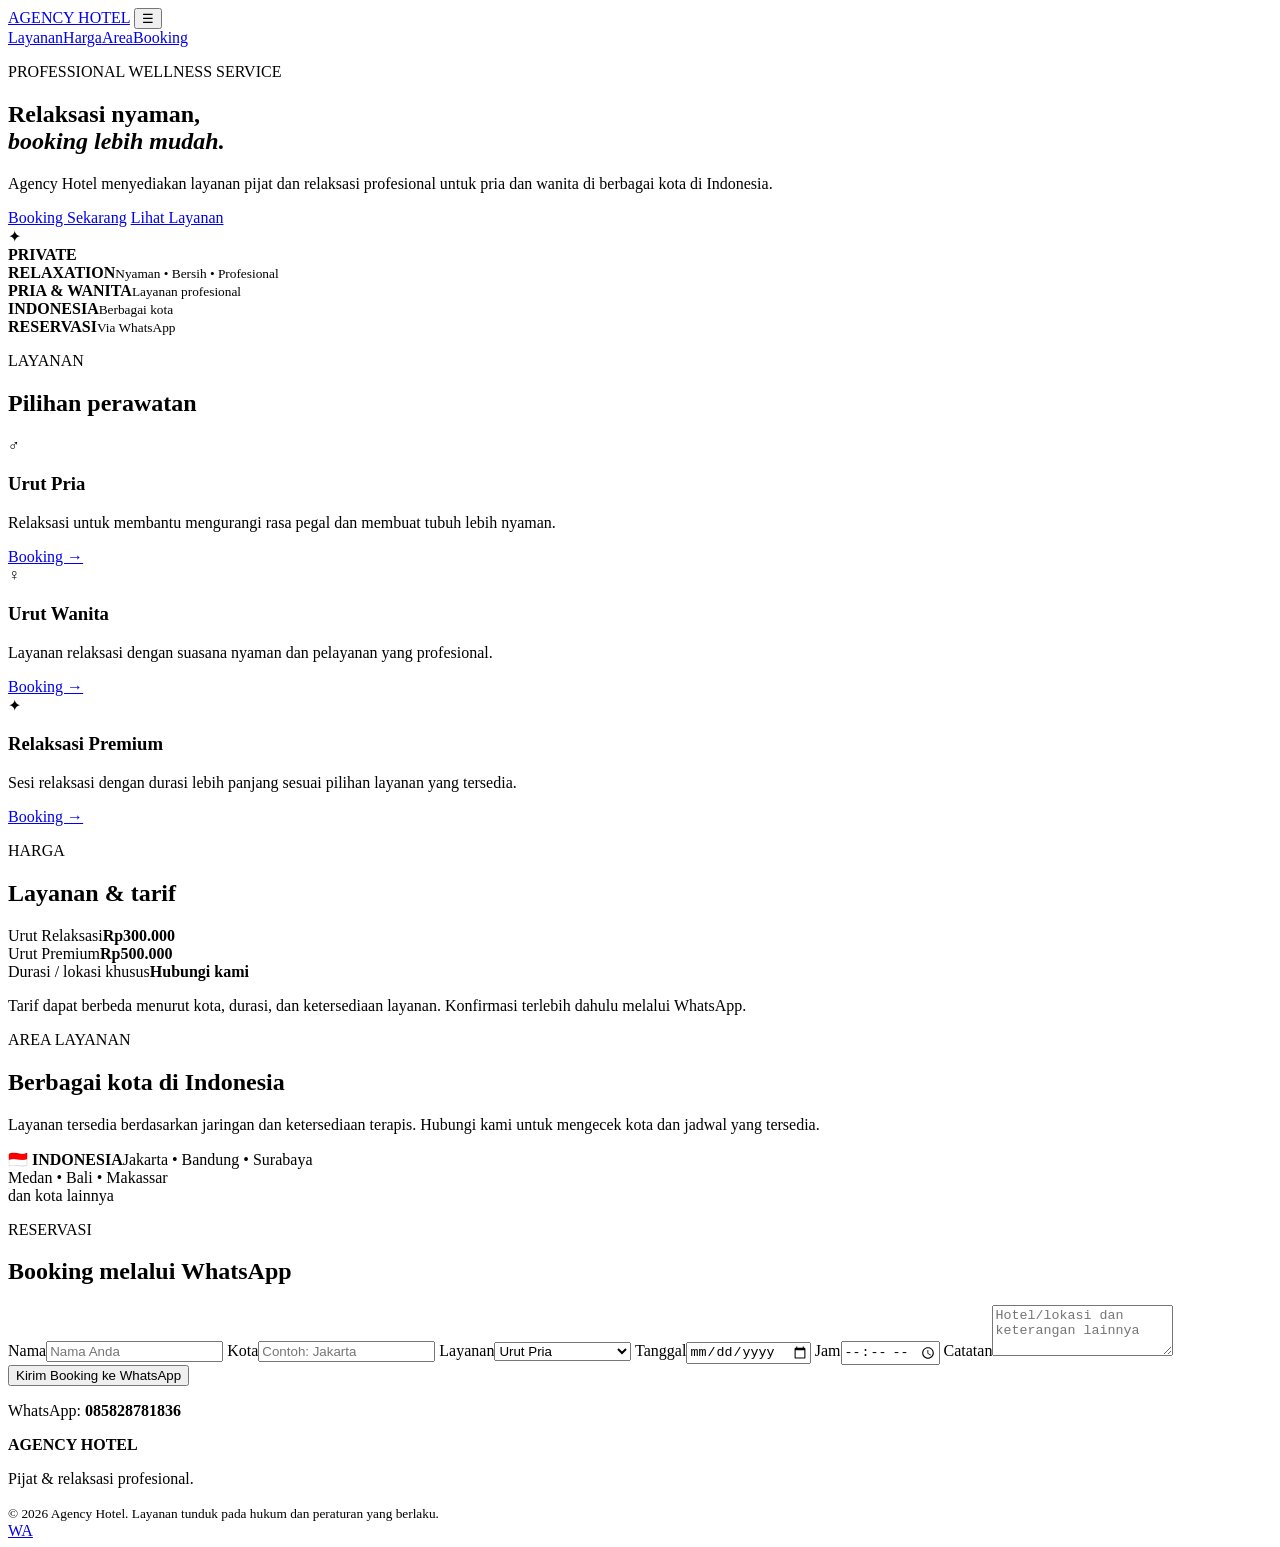
==== index.html @ 4aa22f33 "Add files via upload" ====
<!DOCTYPE html>
<html lang="id">
<head>
<meta charset="UTF-8">
<meta name="viewport" content="width=device-width,initial-scale=1">
<meta name="description" content="Agency Hotel - layanan pijat dan relaksasi profesional di berbagai kota di Indonesia.">
<meta name="theme-color" content="#111827">
<title>Agency Hotel — Pijat & Relaksasi</title>
<link rel="stylesheet" href="style.css">
</head>
<body>
<header>
  <a class="logo" href="#">AGENCY <span>HOTEL</span></a>
  <button id="menu" aria-label="Buka menu">☰</button>
  <nav id="nav">
    <a href="#layanan">Layanan</a><a href="#harga">Harga</a><a href="#area">Area</a><a href="#booking">Booking</a>
  </nav>
</header>

<section class="hero">
  <div>
    <p class="tag">PROFESSIONAL WELLNESS SERVICE</p>
    <h1>Relaksasi nyaman,<br><em>booking lebih mudah.</em></h1>
    <p class="lead">Agency Hotel menyediakan layanan pijat dan relaksasi profesional untuk pria dan wanita di berbagai kota di Indonesia.</p>
    <div class="buttons">
      <a class="btn main" href="#booking">Booking Sekarang</a>
      <a class="btn outline" href="#layanan">Lihat Layanan</a>
    </div>
  </div>
  <div class="hero-box"><div class="circle">✦</div><b>PRIVATE<br>RELAXATION</b><small>Nyaman • Bersih • Profesional</small></div>
</section>

<section class="strip"><div><b>PRIA & WANITA</b><small>Layanan profesional</small></div><div><b>INDONESIA</b><small>Berbagai kota</small></div><div><b>RESERVASI</b><small>Via WhatsApp</small></div></section>

<section id="layanan" class="section">
<p class="tag">LAYANAN</p><h2>Pilihan perawatan</h2>
<div class="grid">
<article><div class="ico">♂</div><h3>Urut Pria</h3><p>Relaksasi untuk membantu mengurangi rasa pegal dan membuat tubuh lebih nyaman.</p><a href="#booking" data-service="Urut Pria">Booking →</a></article>
<article><div class="ico">♀</div><h3>Urut Wanita</h3><p>Layanan relaksasi dengan suasana nyaman dan pelayanan yang profesional.</p><a href="#booking" data-service="Urut Wanita">Booking →</a></article>
<article><div class="ico">✦</div><h3>Relaksasi Premium</h3><p>Sesi relaksasi dengan durasi lebih panjang sesuai pilihan layanan yang tersedia.</p><a href="#booking" data-service="Relaksasi Premium">Booking →</a></article>
</div>
</section>

<section id="harga" class="dark section">
<p class="tag">HARGA</p><h2>Layanan & tarif</h2>
<div class="prices">
<div><span>Urut Relaksasi</span><b>Rp300.000</b></div>
<div><span>Urut Premium</span><b>Rp500.000</b></div>
<div><span>Durasi / lokasi khusus</span><b>Hubungi kami</b></div>
</div>
<p class="muted">Tarif dapat berbeda menurut kota, durasi, dan ketersediaan layanan. Konfirmasi terlebih dahulu melalui WhatsApp.</p>
</section>

<section id="area" class="section area">
<div><p class="tag">AREA LAYANAN</p><h2>Berbagai kota di Indonesia</h2><p>Layanan tersedia berdasarkan jaringan dan ketersediaan terapis. Hubungi kami untuk mengecek kota dan jadwal yang tersedia.</p></div>
<div class="area-card"><strong>🇮🇩 INDONESIA</strong><span>Jakarta • Bandung • Surabaya<br>Medan • Bali • Makassar<br>dan kota lainnya</span></div>
</section>

<section id="booking" class="booking">
<div class="formbox">
<p class="tag">RESERVASI</p><h2>Booking melalui WhatsApp</h2>
<form id="form">
<label>Nama<input id="name" required placeholder="Nama Anda"></label>
<label>Kota<input id="city" required placeholder="Contoh: Jakarta"></label>
<label>Layanan<select id="service"><option>Urut Pria</option><option>Urut Wanita</option><option>Relaksasi Premium</option></select></label>
<label>Tanggal<input id="date" type="date" required></label>
<label>Jam<input id="time" type="time" required></label>
<label>Catatan<textarea id="note" rows="3" placeholder="Hotel/lokasi dan keterangan lainnya"></textarea></label>
<button class="btn main" type="submit">Kirim Booking ke WhatsApp</button>
</form>
<p class="phone">WhatsApp: <b>085828781836</b></p>
</div>
</section>

<footer><b>AGENCY HOTEL</b><p>Pijat & relaksasi profesional.</p><small>© 2026 Agency Hotel. Layanan tunduk pada hukum dan peraturan yang berlaku.</small></footer>
<a class="float" href="https://wa.me/6285828781836" aria-label="WhatsApp">WA</a>
<script src="script.js"></script>
</body></html>
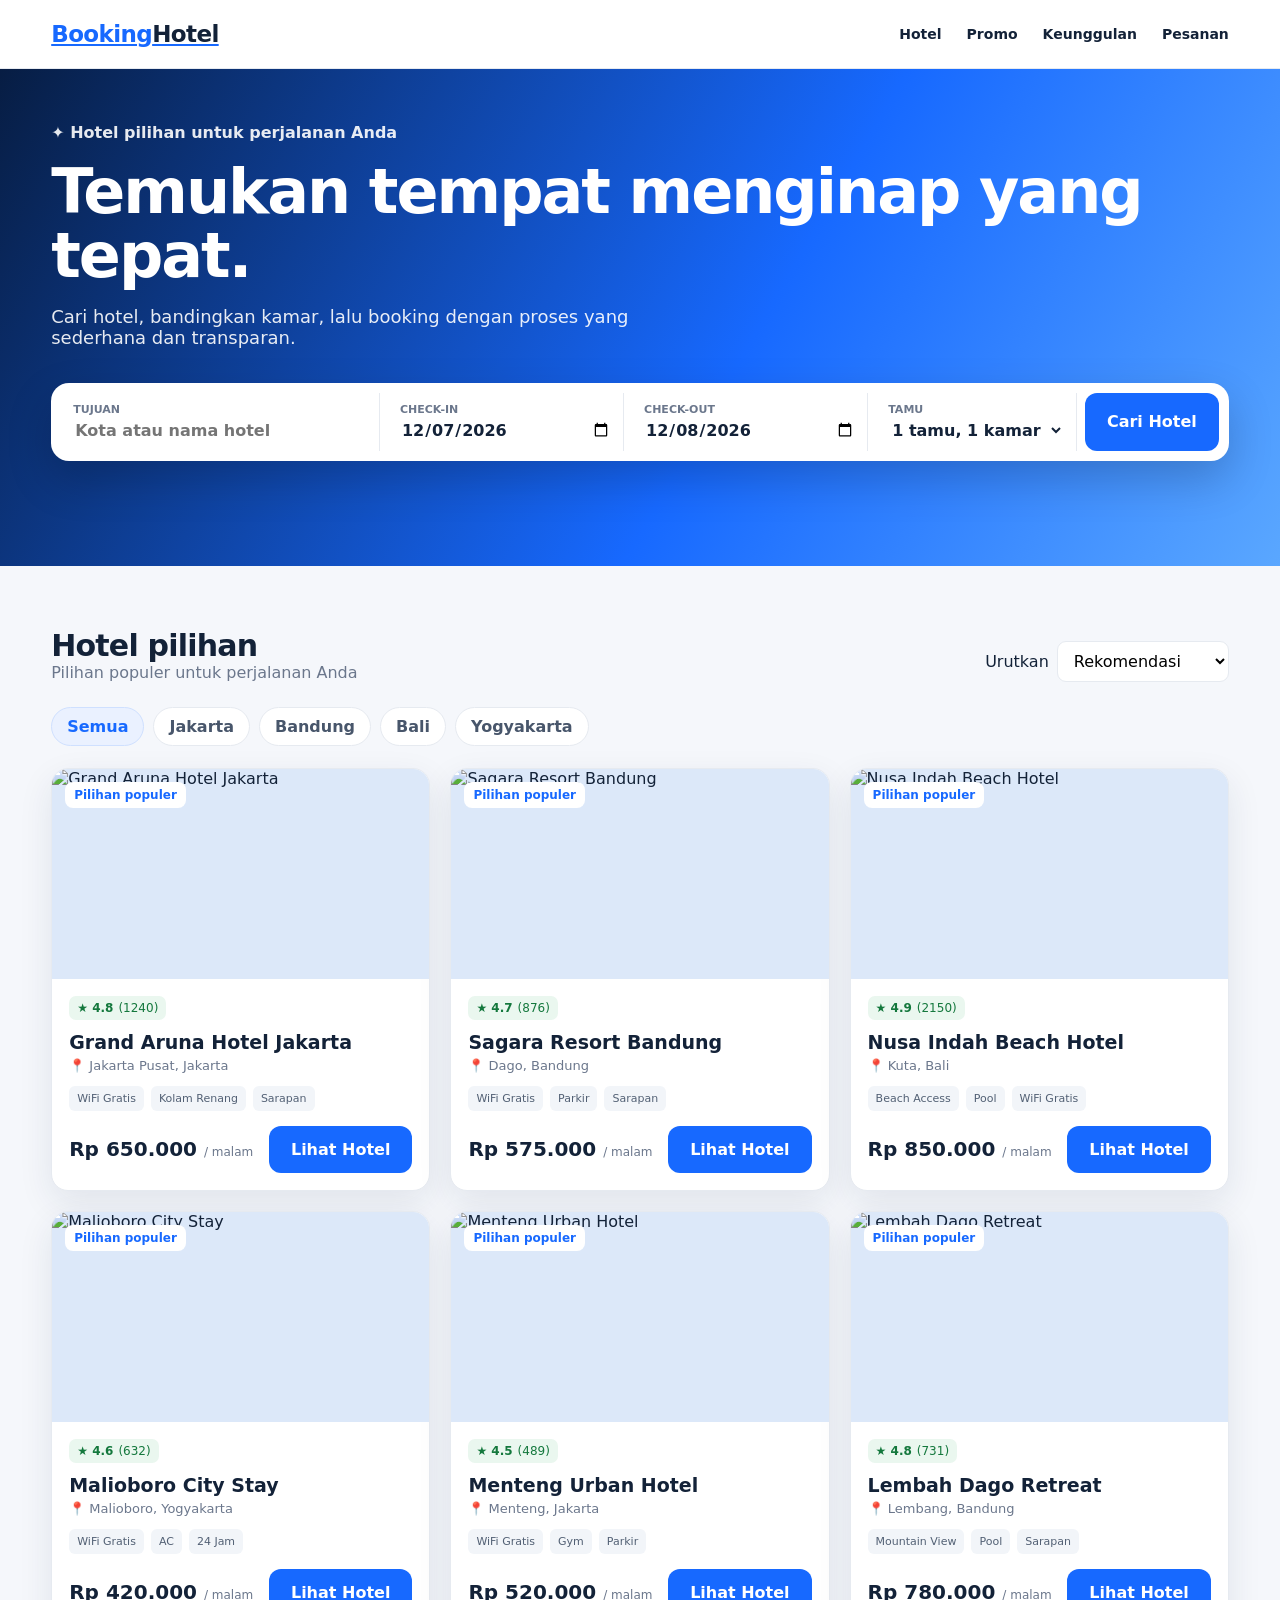
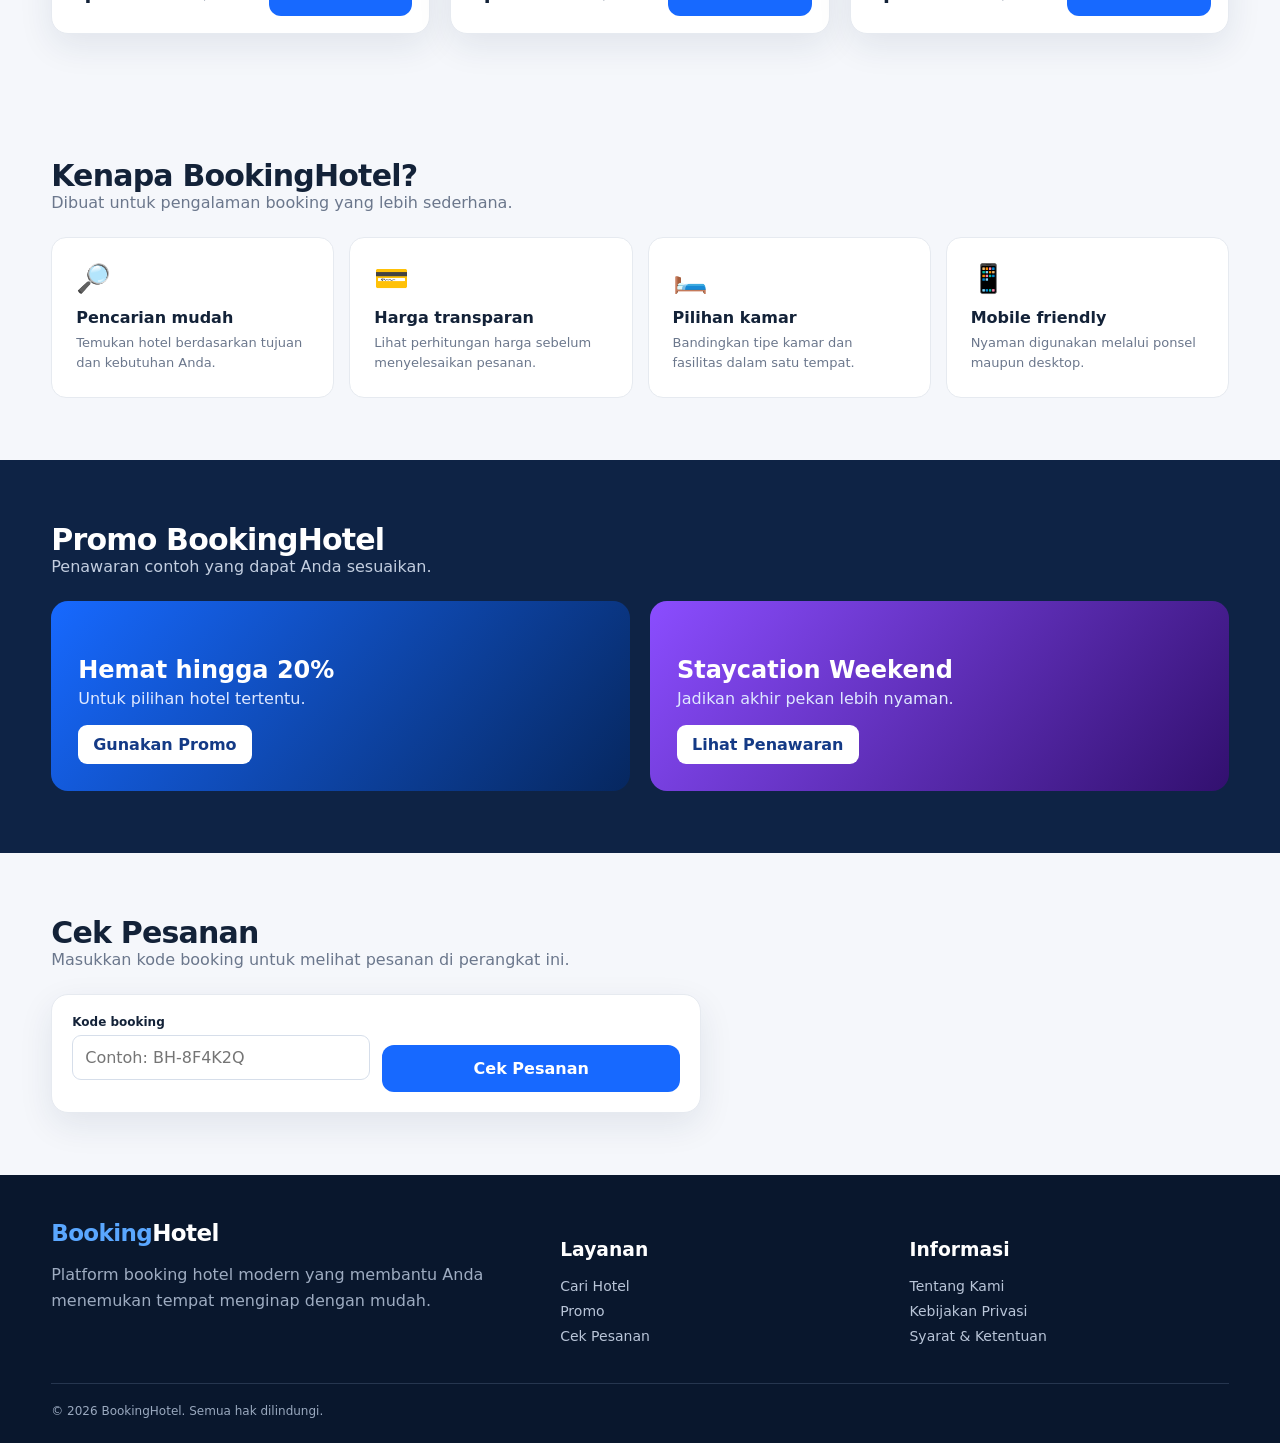
==== commit a20774ed: "Add files via upload" ====
--- a/index.html
+++ b/index.html
@@ -2,77 +2,157 @@
 <html lang="id">
 <head>
 <meta charset="UTF-8">
-<meta name="viewport" content="width=device-width,initial-scale=1">
-<meta name="description" content="Agency Hotel - layanan pijat dan relaksasi profesional di berbagai kota di Indonesia.">
-<meta name="theme-color" content="#111827">
-<title>Agency Hotel — Pijat & Relaksasi</title>
-<link rel="stylesheet" href="style.css">
+<meta name="viewport" content="width=device-width, initial-scale=1.0">
+<meta name="description" content="BookingHotel - Temukan hotel terbaik dan pesan kamar dengan mudah.">
+<title>BookingHotel — Temukan Hotel Terbaik</title>
+<style>
+:root{--primary:#1769ff;--primary2:#0d47c9;--dark:#132238;--muted:#6b778c;--bg:#f5f7fb;--card:#fff;--border:#e6eaf0;--success:#159447;--danger:#d63b3b;--shadow:0 12px 35px rgba(25,45,80,.09)}
+*{box-sizing:border-box}html{scroll-behavior:smooth}body{margin:0;font-family:Inter,system-ui,-apple-system,Segoe UI,Roboto,Arial,sans-serif;color:var(--dark);background:var(--bg)}button,input,select{font:inherit}button{cursor:pointer;border:0}.container{width:min(1180px,92%);margin:auto}
+header{position:sticky;top:0;z-index:50;background:rgba(255,255,255,.96);backdrop-filter:blur(10px);border-bottom:1px solid var(--border)}.nav{height:68px;display:flex;align-items:center;justify-content:space-between}.logo{font-size:23px;font-weight:900;color:var(--primary);letter-spacing:-.6px}.logo span{color:var(--dark)}.navlinks{display:flex;gap:25px;align-items:center}.navlinks a{color:var(--dark);text-decoration:none;font-weight:650;font-size:14px}.navlinks a:hover{color:var(--primary)}.menu{display:none;background:none;font-size:25px}
+.hero{padding:54px 0 105px;background:linear-gradient(120deg,#071d43,#1769ff 58%,#5aa7ff);color:white}.hero h1{font-size:clamp(35px,6vw,62px);line-height:1.03;margin:18px 0 13px;letter-spacing:-2px}.hero p{font-size:18px;opacity:.9;max-width:620px}.searchbox{margin-top:35px;background:#fff;border-radius:18px;padding:10px;display:grid;grid-template-columns:1.35fr 1fr 1fr .85fr auto;gap:8px;box-shadow:0 18px 45px rgba(0,0,0,.2);color:var(--dark)}.field{padding:10px 12px;border-right:1px solid var(--border)}.field label{display:block;font-size:11px;font-weight:800;text-transform:uppercase;color:var(--muted);margin-bottom:4px}.field input,.field select{border:0;outline:0;width:100%;font-weight:650;background:transparent;color:var(--dark)}.searchbtn,.primary{background:var(--primary);color:white;border-radius:12px;padding:14px 22px;font-weight:800}.searchbtn:hover,.primary:hover{background:var(--primary2)}
+.section{padding:62px 0}.sectionhead{display:flex;justify-content:space-between;align-items:end;margin-bottom:25px}.section h2{margin:0;font-size:30px;letter-spacing:-.8px}.muted{color:var(--muted)}.chips{display:flex;gap:9px;flex-wrap:wrap}.chip{padding:9px 15px;border:1px solid var(--border);background:#fff;border-radius:999px;font-weight:700;color:#48566b}.chip.active,.chip:hover{background:#eaf1ff;color:var(--primary);border-color:#cfe0ff}
+.grid{display:grid;grid-template-columns:repeat(3,1fr);gap:20px}.card{background:var(--card);border:1px solid var(--border);border-radius:17px;overflow:hidden;box-shadow:var(--shadow)}.hotelimg{height:210px;position:relative;background:#dce8f9}.hotelimg img{width:100%;height:100%;object-fit:cover;display:block}.badge{position:absolute;top:13px;left:13px;background:#fff;padding:6px 9px;border-radius:8px;font-size:12px;font-weight:900;color:var(--primary)}.cardbody{padding:17px}.rating{display:inline-flex;align-items:center;gap:5px;background:#eaf7ef;color:#14783d;padding:5px 8px;border-radius:7px;font-size:12px;font-weight:850}.hotelname{font-size:19px;font-weight:850;margin:11px 0 5px}.location{font-size:13px;color:var(--muted)}.amenities{display:flex;gap:7px;flex-wrap:wrap;margin:13px 0}.amenity{font-size:11px;background:#f2f5f9;padding:6px 8px;border-radius:6px;color:#526074}.price{font-size:20px;font-weight:900}.price small{font-size:12px;color:var(--muted);font-weight:500}.cardfoot{display:flex;justify-content:space-between;align-items:center;gap:10px;margin-top:15px}.outline{background:white;border:1px solid #ccd5e3;color:var(--dark);border-radius:10px;padding:10px 14px;font-weight:750}.outline:hover{border-color:var(--primary);color:var(--primary)}
+.features{display:grid;grid-template-columns:repeat(4,1fr);gap:15px}.feature{background:#fff;border:1px solid var(--border);padding:24px;border-radius:15px}.icon{font-size:28px}.feature h3{margin:13px 0 6px;font-size:16px}.feature p{font-size:13px;color:var(--muted);line-height:1.55;margin:0}
+.deals{background:#0e2345;color:white}.deals .muted{color:#c3cee0}.dealgrid{display:grid;grid-template-columns:1fr 1fr;gap:20px}.deal{border-radius:17px;min-height:190px;padding:27px;display:flex;flex-direction:column;justify-content:end;background:linear-gradient(130deg,#1769ff,#06275f)}.deal:nth-child(2){background:linear-gradient(130deg,#8b4dff,#32106f)}.deal h3{font-size:24px;margin:0 0 5px}.deal p{margin:0;color:#dfe8ff}.deal button{margin-top:17px;width:max-content;background:#fff;color:#143a86;padding:10px 15px;border-radius:9px;font-weight:800}
+.empty{grid-column:1/-1;text-align:center;padding:45px;background:#fff;border:1px dashed #ccd5e3;border-radius:15px}.sort{display:flex;align-items:center;gap:8px}.sort select{padding:9px 12px;border:1px solid var(--border);border-radius:9px;background:#fff}
+footer{background:#09172d;color:#d7e0ee;padding:45px 0 25px}.footergrid{display:grid;grid-template-columns:1.5fr 1fr 1fr;gap:30px}.footergrid h3{color:white}.footergrid a{display:block;color:#b9c5d8;text-decoration:none;margin:9px 0;font-size:14px}.copy{border-top:1px solid #26364f;margin-top:30px;padding-top:20px;font-size:12px;color:#9aa9bf}
+.modal{display:none;position:fixed;inset:0;background:rgba(3,13,29,.68);z-index:100;padding:20px;overflow:auto}.modal.show{display:flex;align-items:center;justify-content:center}.modalbox{width:min(760px,100%);background:#fff;border-radius:18px;max-height:92vh;overflow:auto}.modalhead{padding:19px 22px;border-bottom:1px solid var(--border);display:flex;justify-content:space-between;align-items:center}.close{background:#eef2f7;border-radius:50%;width:34px;height:34px;font-size:20px}.modalbody{padding:22px}.detailtop{display:grid;grid-template-columns:1fr 1fr;gap:20px}.detailtop img{width:100%;height:230px;object-fit:cover;border-radius:12px}.room{border:1px solid var(--border);border-radius:12px;padding:15px;margin-top:12px;display:flex;justify-content:space-between;gap:15px;align-items:center}.formgrid{display:grid;grid-template-columns:1fr 1fr;gap:12px}.formgroup{margin-bottom:12px}.formgroup label{display:block;font-size:12px;font-weight:800;margin-bottom:6px}.formgroup input,.formgroup select{width:100%;padding:12px;border:1px solid #d6deea;border-radius:9px;outline:none}.total{background:#f5f8fc;border-radius:12px;padding:15px;margin:15px 0}.totalrow{display:flex;justify-content:space-between;margin:7px 0}.totalrow.final{font-size:19px;font-weight:900;border-top:1px solid #d9e0e9;padding-top:10px;margin-top:12px}.success{text-align:center;padding:35px}.success .check{font-size:52px}.code{font-size:24px;font-weight:900;letter-spacing:2px;background:#edf4ff;color:var(--primary);display:inline-block;padding:10px 15px;border-radius:9px;margin:12px}
+.toast{position:fixed;bottom:22px;right:22px;background:#132238;color:#fff;padding:13px 17px;border-radius:10px;display:none;z-index:200;box-shadow:var(--shadow)}.toast.show{display:block}
+@media(max-width:900px){.grid{grid-template-columns:repeat(2,1fr)}.features{grid-template-columns:repeat(2,1fr)}.searchbox{grid-template-columns:1fr 1fr}.searchbtn{width:100%}.field{border-right:0;border-bottom:1px solid var(--border)}}
+@media(max-width:650px){.navlinks{display:none}.menu{display:block}.hero{padding:35px 0 75px}.hero p{font-size:15px}.searchbox{grid-template-columns:1fr;padding:8px}.field{border-bottom:1px solid var(--border);padding:11px}.grid,.features,.dealgrid,.footergrid,.detailtop,.formgrid{grid-template-columns:1fr}.section{padding:43px 0}.section h2{font-size:25px}.hotelimg{height:190px}.sectionhead{align-items:start;gap:12px;flex-direction:column}.sort{width:100%}.sort select{flex:1}.modal{padding:8px}.modalbox{border-radius:14px}.cardfoot{align-items:stretch;flex-direction:column}.cardfoot button{width:100%}}
+</style>
 </head>
 <body>
-<header>
-  <a class="logo" href="#">AGENCY <span>HOTEL</span></a>
-  <button id="menu" aria-label="Buka menu">☰</button>
-  <nav id="nav">
-    <a href="#layanan">Layanan</a><a href="#harga">Harga</a><a href="#area">Area</a><a href="#booking">Booking</a>
-  </nav>
-</header>
+<header><div class="container nav">
+  <a href="#" class="logo">Booking<span>Hotel</span></a>
+  <nav class="navlinks"><a href="#hotel">Hotel</a><a href="#promo">Promo</a><a href="#keunggulan">Keunggulan</a><a href="#pesanan">Pesanan</a></nav>
+  <button class="menu" onclick="scrollToSection('hotel')">☰</button>
+</div></header>
 
-<section class="hero">
-  <div>
-    <p class="tag">PROFESSIONAL WELLNESS SERVICE</p>
-    <h1>Relaksasi nyaman,<br><em>booking lebih mudah.</em></h1>
-    <p class="lead">Agency Hotel menyediakan layanan pijat dan relaksasi profesional untuk pria dan wanita di berbagai kota di Indonesia.</p>
-    <div class="buttons">
-      <a class="btn main" href="#booking">Booking Sekarang</a>
-      <a class="btn outline" href="#layanan">Lihat Layanan</a>
-    </div>
+<section class="hero"><div class="container">
+  <div style="font-weight:800;opacity:.9">✦ Hotel pilihan untuk perjalanan Anda</div>
+  <h1>Temukan tempat menginap yang tepat.</h1>
+  <p>Cari hotel, bandingkan kamar, lalu booking dengan proses yang sederhana dan transparan.</p>
+  <div class="searchbox">
+    <div class="field"><label>Tujuan</label><input id="destination" placeholder="Kota atau nama hotel"></div>
+    <div class="field"><label>Check-in</label><input id="checkin" type="date"></div>
+    <div class="field"><label>Check-out</label><input id="checkout" type="date"></div>
+    <div class="field"><label>Tamu</label><select id="guests"><option>1 tamu, 1 kamar</option><option>2 tamu, 1 kamar</option><option>3 tamu, 1 kamar</option><option>4 tamu, 2 kamar</option><option>5 tamu, 2 kamar</option><option>6 tamu, 2 kamar</option></select></div>
+    <button class="searchbtn" onclick="searchHotels()">Cari Hotel</button>
   </div>
-  <div class="hero-box"><div class="circle">✦</div><b>PRIVATE<br>RELAXATION</b><small>Nyaman • Bersih • Profesional</small></div>
-</section>
+</div></section>
 
-<section class="strip"><div><b>PRIA & WANITA</b><small>Layanan profesional</small></div><div><b>INDONESIA</b><small>Berbagai kota</small></div><div><b>RESERVASI</b><small>Via WhatsApp</small></div></section>
+<section class="section" id="hotel"><div class="container">
+  <div class="sectionhead"><div><h2>Hotel pilihan</h2><div class="muted">Pilihan populer untuk perjalanan Anda</div></div>
+    <div class="sort">Urutkan <select id="sort" onchange="renderHotels()"><option value="recommended">Rekomendasi</option><option value="low">Harga terendah</option><option value="high">Harga tertinggi</option><option value="rating">Rating tertinggi</option></select></div>
+  </div>
+  <div class="chips" style="margin-bottom:22px"><button class="chip active" onclick="filterCity('Semua',this)">Semua</button><button class="chip" onclick="filterCity('Jakarta',this)">Jakarta</button><button class="chip" onclick="filterCity('Bandung',this)">Bandung</button><button class="chip" onclick="filterCity('Bali',this)">Bali</button><button class="chip" onclick="filterCity('Yogyakarta',this)">Yogyakarta</button></div>
+  <div id="hotelGrid" class="grid"></div>
+</div></section>
 
-<section id="layanan" class="section">
-<p class="tag">LAYANAN</p><h2>Pilihan perawatan</h2>
-<div class="grid">
-<article><div class="ico">♂</div><h3>Urut Pria</h3><p>Relaksasi untuk membantu mengurangi rasa pegal dan membuat tubuh lebih nyaman.</p><a href="#booking" data-service="Urut Pria">Booking →</a></article>
-<article><div class="ico">♀</div><h3>Urut Wanita</h3><p>Layanan relaksasi dengan suasana nyaman dan pelayanan yang profesional.</p><a href="#booking" data-service="Urut Wanita">Booking →</a></article>
-<article><div class="ico">✦</div><h3>Relaksasi Premium</h3><p>Sesi relaksasi dengan durasi lebih panjang sesuai pilihan layanan yang tersedia.</p><a href="#booking" data-service="Relaksasi Premium">Booking →</a></article>
-</div>
-</section>
+<section class="section" id="keunggulan"><div class="container">
+  <div class="sectionhead"><div><h2>Kenapa BookingHotel?</h2><div class="muted">Dibuat untuk pengalaman booking yang lebih sederhana.</div></div></div>
+  <div class="features">
+    <div class="feature"><div class="icon">🔎</div><h3>Pencarian mudah</h3><p>Temukan hotel berdasarkan tujuan dan kebutuhan Anda.</p></div>
+    <div class="feature"><div class="icon">💳</div><h3>Harga transparan</h3><p>Lihat perhitungan harga sebelum menyelesaikan pesanan.</p></div>
+    <div class="feature"><div class="icon">🛏️</div><h3>Pilihan kamar</h3><p>Bandingkan tipe kamar dan fasilitas dalam satu tempat.</p></div>
+    <div class="feature"><div class="icon">📱</div><h3>Mobile friendly</h3><p>Nyaman digunakan melalui ponsel maupun desktop.</p></div>
+  </div>
+</div></section>
 
-<section id="harga" class="dark section">
-<p class="tag">HARGA</p><h2>Layanan & tarif</h2>
-<div class="prices">
-<div><span>Urut Relaksasi</span><b>Rp300.000</b></div>
-<div><span>Urut Premium</span><b>Rp500.000</b></div>
-<div><span>Durasi / lokasi khusus</span><b>Hubungi kami</b></div>
-</div>
-<p class="muted">Tarif dapat berbeda menurut kota, durasi, dan ketersediaan layanan. Konfirmasi terlebih dahulu melalui WhatsApp.</p>
-</section>
+<section class="section deals" id="promo"><div class="container">
+  <div class="sectionhead"><div><h2>Promo BookingHotel</h2><div class="muted">Penawaran contoh yang dapat Anda sesuaikan.</div></div></div>
+  <div class="dealgrid">
+    <div class="deal"><h3>Hemat hingga 20%</h3><p>Untuk pilihan hotel tertentu.</p><button onclick="showToast('Promo berhasil dipilih')">Gunakan Promo</button></div>
+    <div class="deal"><h3>Staycation Weekend</h3><p>Jadikan akhir pekan lebih nyaman.</p><button onclick="showToast('Promo berhasil dipilih')">Lihat Penawaran</button></div>
+  </div>
+</div></section>
 
-<section id="area" class="section area">
-<div><p class="tag">AREA LAYANAN</p><h2>Berbagai kota di Indonesia</h2><p>Layanan tersedia berdasarkan jaringan dan ketersediaan terapis. Hubungi kami untuk mengecek kota dan jadwal yang tersedia.</p></div>
-<div class="area-card"><strong>🇮🇩 INDONESIA</strong><span>Jakarta • Bandung • Surabaya<br>Medan • Bali • Makassar<br>dan kota lainnya</span></div>
-</section>
+<section class="section" id="pesanan"><div class="container">
+  <div class="sectionhead"><div><h2>Cek Pesanan</h2><div class="muted">Masukkan kode booking untuk melihat pesanan di perangkat ini.</div></div></div>
+  <div class="card" style="padding:20px;max-width:650px"><div class="formgrid"><div class="formgroup"><label>Kode booking</label><input id="lookupCode" placeholder="Contoh: BH-8F4K2Q"></div><div style="display:flex;align-items:end"><button class="primary" style="width:100%" onclick="lookupBooking()">Cek Pesanan</button></div></div><div id="lookupResult"></div></div>
+</div></section>
 
-<section id="booking" class="booking">
-<div class="formbox">
-<p class="tag">RESERVASI</p><h2>Booking melalui WhatsApp</h2>
-<form id="form">
-<label>Nama<input id="name" required placeholder="Nama Anda"></label>
-<label>Kota<input id="city" required placeholder="Contoh: Jakarta"></label>
-<label>Layanan<select id="service"><option>Urut Pria</option><option>Urut Wanita</option><option>Relaksasi Premium</option></select></label>
-<label>Tanggal<input id="date" type="date" required></label>
-<label>Jam<input id="time" type="time" required></label>
-<label>Catatan<textarea id="note" rows="3" placeholder="Hotel/lokasi dan keterangan lainnya"></textarea></label>
-<button class="btn main" type="submit">Kirim Booking ke WhatsApp</button>
-</form>
-<p class="phone">WhatsApp: <b>085828781836</b></p>
-</div>
-</section>
+<footer><div class="container">
+ <div class="footergrid"><div><div class="logo" style="color:#5aa7ff">Booking<span style="color:#fff">Hotel</span></div><p style="line-height:1.6;color:#9eacc1">Platform booking hotel modern yang membantu Anda menemukan tempat menginap dengan mudah.</p></div>
+ <div><h3>Layanan</h3><a href="#hotel">Cari Hotel</a><a href="#promo">Promo</a><a href="#pesanan">Cek Pesanan</a></div>
+ <div><h3>Informasi</h3><a href="#">Tentang Kami</a><a href="#">Kebijakan Privasi</a><a href="#">Syarat & Ketentuan</a></div></div>
+ <div class="copy">© <span id="year"></span> BookingHotel. Semua hak dilindungi.</div>
+</div></footer>
 
-<footer><b>AGENCY HOTEL</b><p>Pijat & relaksasi profesional.</p><small>© 2026 Agency Hotel. Layanan tunduk pada hukum dan peraturan yang berlaku.</small></footer>
-<a class="float" href="https://wa.me/6285828781836" aria-label="WhatsApp">WA</a>
-<script src="script.js"></script>
-</body></html>+<div id="detailModal" class="modal"><div class="modalbox"><div class="modalhead"><strong id="modalTitle">Detail Hotel</strong><button class="close" onclick="closeModal('detailModal')">×</button></div><div class="modalbody" id="detailBody"></div></div></div>
+<div id="bookingModal" class="modal"><div class="modalbox"><div class="modalhead"><strong>Booking Kamar</strong><button class="close" onclick="closeModal('bookingModal')">×</button></div><div class="modalbody" id="bookingBody"></div></div></div>
+<div id="toast" class="toast"></div>
+
+<script>
+const hotels=[
+{id:1,name:"Grand Aruna Hotel Jakarta",city:"Jakarta",area:"Jakarta Pusat",rating:4.8,reviews:1240,price:650000,img:"https://images.unsplash.com/photo-1566073771259-6a8506099945?auto=format&fit=crop&w=1000&q=80",amen:["WiFi Gratis","Kolam Renang","Sarapan"],desc:"Hotel modern di pusat kota dengan akses mudah ke area bisnis, kuliner, dan pusat perbelanjaan.",rooms:[["Deluxe Room",650000],["Executive Room",900000],["Suite",1250000]]},
+{id:2,name:"Sagara Resort Bandung",city:"Bandung",area:"Dago",rating:4.7,reviews:876,price:575000,img:"https://images.unsplash.com/photo-1551882547-ff40c63fe5fa?auto=format&fit=crop&w=1000&q=80",amen:["WiFi Gratis","Parkir","Sarapan"],desc:"Resort nyaman dengan suasana sejuk Bandung, cocok untuk keluarga maupun pasangan.",rooms:[["Superior Room",575000],["Deluxe Room",750000],["Family Room",1050000]]},
+{id:3,name:"Nusa Indah Beach Hotel",city:"Bali",area:"Kuta",rating:4.9,reviews:2150,price:850000,img:"https://images.unsplash.com/photo-1582719478250-c89cae4dc85b?auto=format&fit=crop&w=1000&q=80",amen:["Beach Access","Pool","WiFi Gratis"],desc:"Penginapan dekat pantai dengan fasilitas lengkap untuk liburan santai di Bali.",rooms:[["Garden Room",850000],["Ocean View",1200000],["Private Villa",2100000]]},
+{id:4,name:"Malioboro City Stay",city:"Yogyakarta",area:"Malioboro",rating:4.6,reviews:632,price:420000,img:"https://images.unsplash.com/photo-1564501049412-61c2a3083791?auto=format&fit=crop&w=1000&q=80",amen:["WiFi Gratis","AC","24 Jam"],desc:"Pilihan praktis di area strategis untuk menjelajah Malioboro dan destinasi Yogyakarta.",rooms:[["Standard Room",420000],["Deluxe Room",550000],["Family Room",800000]]},
+{id:5,name:"Menteng Urban Hotel",city:"Jakarta",area:"Menteng",rating:4.5,reviews:489,price:520000,img:"https://images.unsplash.com/photo-1611892440504-42a792e24d32?auto=format&fit=crop&w=1000&q=80",amen:["WiFi Gratis","Gym","Parkir"],desc:"Hotel urban dengan desain modern dan lokasi strategis di kawasan Menteng.",rooms:[["Smart Room",520000],["Deluxe Room",700000],["Premier Room",950000]]},
+{id:6,name:"Lembah Dago Retreat",city:"Bandung",area:"Lembang",rating:4.8,reviews:731,price:780000,img:"https://images.unsplash.com/photo-1601918774946-25832a4be0d6?auto=format&fit=crop&w=1000&q=80",amen:["Mountain View","Pool","Sarapan"],desc:"Tempat menginap tenang dengan pemandangan alam dan udara sejuk.",rooms:[["Valley Room",780000],["Mountain Suite",1100000],["Family Villa",1600000]]}
+];
+let activeCity="Semua", filtered=[...hotels], selectedHotel=null, selectedRoom=null;
+
+const rupiah=n=>new Intl.NumberFormat("id-ID",{style:"currency",currency:"IDR",maximumFractionDigits:0}).format(n);
+function renderHotels(){
+ let data=[...filtered], s=document.getElementById("sort").value;
+ if(s==="low")data.sort((a,b)=>a.price-b.price); if(s==="high")data.sort((a,b)=>b.price-a.price); if(s==="rating")data.sort((a,b)=>b.rating-a.rating);
+ const grid=document.getElementById("hotelGrid");
+ if(!data.length){grid.innerHTML='<div class="empty"><h3>Hotel tidak ditemukan</h3><p class="muted">Coba ubah tujuan atau filter pencarian.</p></div>';return}
+ grid.innerHTML=data.map(h=>`<article class="card"><div class="hotelimg"><img src="${h.img}" alt="${h.name}" loading="lazy"><span class="badge">Pilihan populer</span></div><div class="cardbody"><span class="rating">★ ${h.rating} <span style="font-weight:500">(${h.reviews})</span></span><div class="hotelname">${h.name}</div><div class="location">📍 ${h.area}, ${h.city}</div><div class="amenities">${h.amen.map(x=>`<span class="amenity">${x}</span>`).join("")}</div><div class="cardfoot"><div><div class="price">${rupiah(h.price)} <small>/ malam</small></div></div><button class="primary" onclick="openDetail(${h.id})">Lihat Hotel</button></div></div></article>`).join("");
+}
+function filterCity(city,el){activeCity=city;document.querySelectorAll(".chip").forEach(x=>x.classList.remove("active"));el.classList.add("active");filtered=city==="Semua"?[...hotels]:hotels.filter(h=>h.city===city);renderHotels()}
+function searchHotels(){
+ const q=document.getElementById("destination").value.trim().toLowerCase();
+ const ci=document.getElementById("checkin").value, co=document.getElementById("checkout").value;
+ if(ci&&co&&new Date(co)<=new Date(ci)){showToast("Tanggal check-out harus setelah check-in");return}
+ filtered=hotels.filter(h=>!q||(h.name+" "+h.city+" "+h.area).toLowerCase().includes(q));activeCity="Pencarian";
+ document.querySelectorAll(".chip").forEach(x=>x.classList.remove("active"));renderHotels();scrollToSection("hotel");
+ showToast(filtered.length+" hotel ditemukan");
+}
+function openDetail(id){
+ selectedHotel=hotels.find(h=>h.id===id);
+ document.getElementById("modalTitle").textContent=selectedHotel.name;
+ document.getElementById("detailBody").innerHTML=`<div class="detailtop"><div><img src="${selectedHotel.img}" alt="${selectedHotel.name}"></div><div><span class="rating">★ ${selectedHotel.rating} · ${selectedHotel.reviews} ulasan</span><h2 style="margin:10px 0 5px">${selectedHotel.name}</h2><div class="location">📍 ${selectedHotel.area}, ${selectedHotel.city}</div><p class="muted" style="line-height:1.6">${selectedHotel.desc}</p><div class="amenities">${selectedHotel.amen.map(x=>`<span class="amenity">${x}</span>`).join("")}</div></div></div><h3 style="margin-top:25px">Pilih kamar</h3>${selectedHotel.rooms.map((r,i)=>`<div class="room"><div><strong>${r[0]}</strong><div class="muted" style="font-size:12px;margin-top:4px">✓ Termasuk fasilitas standar · ✓ Bisa dipesan online</div></div><div style="text-align:right"><div class="price">${rupiah(r[1])}<small>/malam</small></div><button class="primary" style="margin-top:7px" onclick="startBooking(${selectedHotel.id},${i})">Pesan</button></div></div>`).join("")}`;
+ document.getElementById("detailModal").classList.add("show");
+}
+function startBooking(hid,ri){selectedHotel=hotels.find(h=>h.id===hid);selectedRoom=selectedHotel.rooms[ri];closeModal("detailModal");renderBookingForm();document.getElementById("bookingModal").classList.add("show")}
+function renderBookingForm(){
+ let ci=document.getElementById("checkin").value,co=document.getElementById("checkout").value;
+ const today=new Date();today.setHours(0,0,0,0);const tomorrow=new Date(today);tomorrow.setDate(today.getDate()+1);
+ if(!ci)ci=tomorrow.toISOString().slice(0,10); if(!co){let d=new Date(ci+"T00:00:00");d.setDate(d.getDate()+1);co=d.toISOString().slice(0,10)}
+ const nights=Math.max(1,Math.round((new Date(co)-new Date(ci))/86400000));
+ const subtotal=selectedRoom[1]*nights,fee=Math.round(subtotal*.1),total=subtotal+fee;
+ document.getElementById("bookingBody").innerHTML=`<div style="background:#f5f8fc;padding:14px;border-radius:11px;margin-bottom:17px"><strong>${selectedHotel.name}</strong><div class="muted">${selectedRoom[0]} · ${nights} malam</div></div><div class="formgrid"><div class="formgroup"><label>Nama lengkap</label><input id="guestName" placeholder="Nama sesuai identitas"></div><div class="formgroup"><label>No. WhatsApp</label><input id="guestPhone" placeholder="08xxxxxxxxxx" inputmode="tel"></div></div><div class="formgrid"><div class="formgroup"><label>Check-in</label><input id="bookIn" type="date" value="${ci}"></div><div class="formgroup"><label>Check-out</label><input id="bookOut" type="date" value="${co}"></div></div><div class="formgroup"><label>Permintaan khusus (opsional)</label><input id="special" placeholder="Contoh: kamar non-smoking"></div><div class="total"><div class="totalrow"><span>${rupiah(selectedRoom[1])} × ${nights} malam</span><strong>${rupiah(subtotal)}</strong></div><div class="totalrow"><span>Biaya layanan (10%)</span><strong>${rupiah(fee)}</strong></div><div class="totalrow final"><span>Total</span><strong>${rupiah(total)}</strong></div></div><button class="primary" style="width:100%" onclick="confirmBooking(${nights},${total})">Konfirmasi Booking</button><p class="muted" style="font-size:11px;text-align:center">Demo frontend: belum terhubung ke payment gateway/database.</p>`;
+}
+function confirmBooking(nights,total){
+ const name=document.getElementById("guestName").value.trim(),phone=document.getElementById("guestPhone").value.trim(),ci=document.getElementById("bookIn").value,co=document.getElementById("bookOut").value;
+ if(!name||!phone||!ci||!co){showToast("Lengkapi data booking terlebih dahulu");return}
+ if(new Date(co)<=new Date(ci)){showToast("Tanggal check-out tidak valid");return}
+ const code="BH-"+Math.random().toString(36).substring(2,8).toUpperCase();
+ const booking={code,name,phone,hotel:selectedHotel.name,room:selectedRoom[0],checkin:ci,checkout:co,total,created:new Date().toISOString()};
+ localStorage.setItem("booking_"+code,JSON.stringify(booking));
+ document.getElementById("bookingBody").innerHTML=`<div class="success"><div class="check">✓</div><h2>Booking berhasil dibuat</h2><p class="muted">Simpan kode booking berikut untuk pengecekan pesanan.</p><div class="code">${code}</div><div class="card" style="padding:15px;text-align:left;margin:15px 0"><div><b>${booking.hotel}</b></div><div class="muted">${booking.room}</div><div style="margin-top:8px">Check-in: <b>${formatDate(ci)}</b><br>Check-out: <b>${formatDate(co)}</b><br>Total: <b>${rupiah(total)}</b></div></div><button class="primary" onclick="lookupBooking('${code}')">Lihat Pesanan</button></div>`;
+}
+function lookupBooking(codeArg){
+ const code=(codeArg||document.getElementById("lookupCode").value).trim().toUpperCase();
+ const box=document.getElementById("lookupResult"); if(!code){showToast("Masukkan kode booking");return}
+ const b=JSON.parse(localStorage.getItem("booking_"+code)||"null");
+ if(!b){box.innerHTML='<div style="margin-top:15px;padding:13px;background:#fff2f2;color:#a72e2e;border-radius:9px">Kode booking tidak ditemukan di perangkat ini.</div>';return}
+ box.innerHTML=`<div style="margin-top:15px;padding:16px;background:#eef8f1;border-radius:10px"><strong>${b.hotel}</strong><br>${b.room}<br><span class="muted">${formatDate(b.checkin)} — ${formatDate(b.checkout)}</span><hr style="border:0;border-top:1px solid #cfe4d6"><b>${b.code}</b> · ${rupiah(b.total)}</div>`;
+ scrollToSection("pesanan");
+}
+function formatDate(s){return new Date(s+"T00:00:00").toLocaleDateString("id-ID",{day:"2-digit",month:"short",year:"numeric"})}
+function closeModal(id){document.getElementById(id).classList.remove("show")}
+function scrollToSection(id){document.getElementById(id).scrollIntoView({behavior:"smooth"})}
+function showToast(msg){const t=document.getElementById("toast");t.textContent=msg;t.classList.add("show");clearTimeout(window.toastTimer);window.toastTimer=setTimeout(()=>t.classList.remove("show"),2500)}
+document.querySelectorAll(".modal").forEach(m=>m.addEventListener("click",e=>{if(e.target===m)m.classList.remove("show")}));
+document.getElementById("year").textContent=new Date().getFullYear();
+const now=new Date(); const ci=new Date(now);ci.setDate(now.getDate()+1);const co=new Date(now);co.setDate(now.getDate()+2);
+document.getElementById("checkin").min=ci.toISOString().slice(0,10);document.getElementById("checkout").min=co.toISOString().slice(0,10);document.getElementById("checkin").value=ci.toISOString().slice(0,10);document.getElementById("checkout").value=co.toISOString().slice(0,10);
+renderHotels();
+</script>
+</body>
+</html>
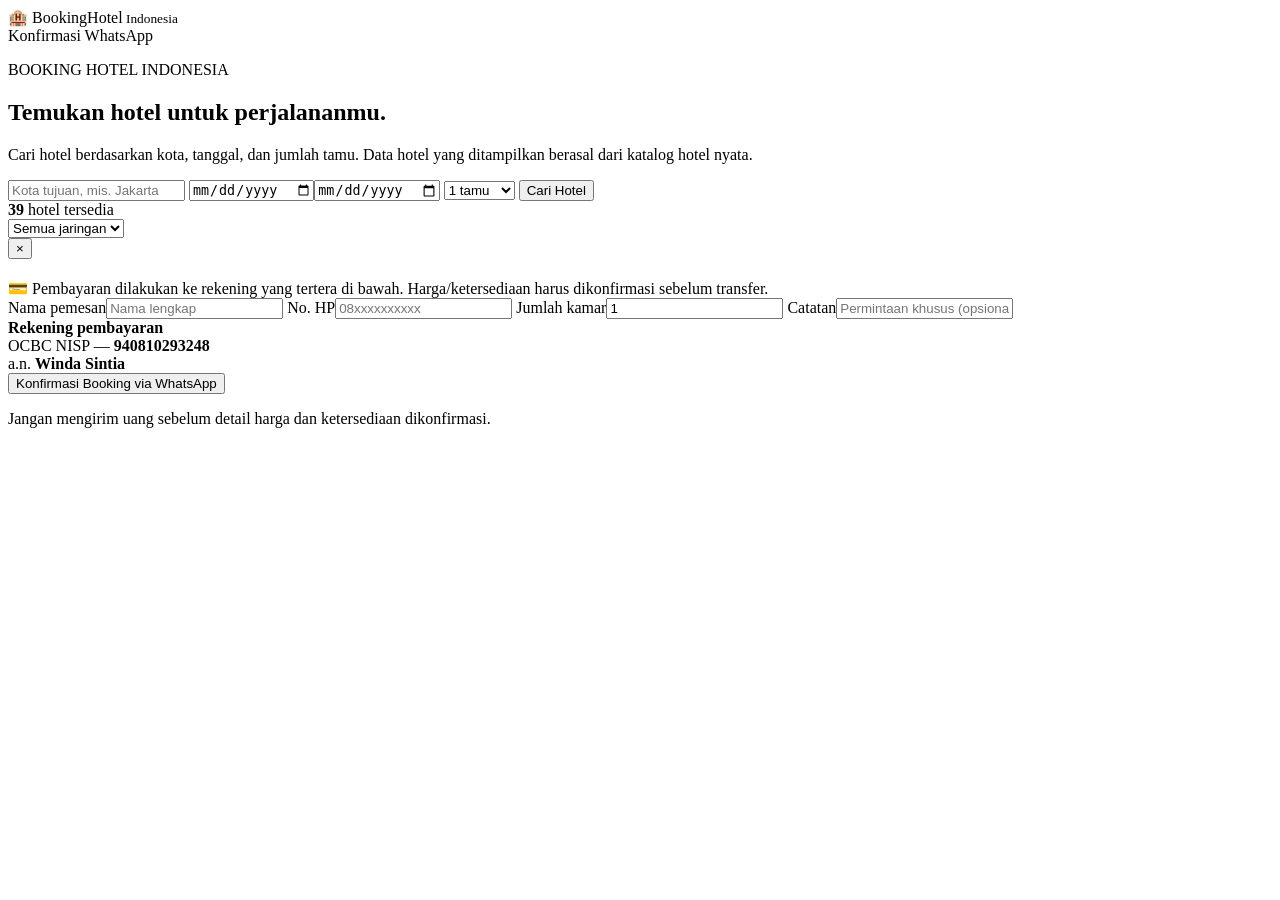
==== commit 2ec54de7: "Add files via upload" ====
--- a/index.html
+++ b/index.html
@@ -1,158 +1,40 @@
-<!DOCTYPE html>
+<!doctype html>
 <html lang="id">
 <head>
-<meta charset="UTF-8">
-<meta name="viewport" content="width=device-width, initial-scale=1.0">
-<meta name="description" content="BookingHotel - Temukan hotel terbaik dan pesan kamar dengan mudah.">
-<title>BookingHotel — Temukan Hotel Terbaik</title>
-<style>
-:root{--primary:#1769ff;--primary2:#0d47c9;--dark:#132238;--muted:#6b778c;--bg:#f5f7fb;--card:#fff;--border:#e6eaf0;--success:#159447;--danger:#d63b3b;--shadow:0 12px 35px rgba(25,45,80,.09)}
-*{box-sizing:border-box}html{scroll-behavior:smooth}body{margin:0;font-family:Inter,system-ui,-apple-system,Segoe UI,Roboto,Arial,sans-serif;color:var(--dark);background:var(--bg)}button,input,select{font:inherit}button{cursor:pointer;border:0}.container{width:min(1180px,92%);margin:auto}
-header{position:sticky;top:0;z-index:50;background:rgba(255,255,255,.96);backdrop-filter:blur(10px);border-bottom:1px solid var(--border)}.nav{height:68px;display:flex;align-items:center;justify-content:space-between}.logo{font-size:23px;font-weight:900;color:var(--primary);letter-spacing:-.6px}.logo span{color:var(--dark)}.navlinks{display:flex;gap:25px;align-items:center}.navlinks a{color:var(--dark);text-decoration:none;font-weight:650;font-size:14px}.navlinks a:hover{color:var(--primary)}.menu{display:none;background:none;font-size:25px}
-.hero{padding:54px 0 105px;background:linear-gradient(120deg,#071d43,#1769ff 58%,#5aa7ff);color:white}.hero h1{font-size:clamp(35px,6vw,62px);line-height:1.03;margin:18px 0 13px;letter-spacing:-2px}.hero p{font-size:18px;opacity:.9;max-width:620px}.searchbox{margin-top:35px;background:#fff;border-radius:18px;padding:10px;display:grid;grid-template-columns:1.35fr 1fr 1fr .85fr auto;gap:8px;box-shadow:0 18px 45px rgba(0,0,0,.2);color:var(--dark)}.field{padding:10px 12px;border-right:1px solid var(--border)}.field label{display:block;font-size:11px;font-weight:800;text-transform:uppercase;color:var(--muted);margin-bottom:4px}.field input,.field select{border:0;outline:0;width:100%;font-weight:650;background:transparent;color:var(--dark)}.searchbtn,.primary{background:var(--primary);color:white;border-radius:12px;padding:14px 22px;font-weight:800}.searchbtn:hover,.primary:hover{background:var(--primary2)}
-.section{padding:62px 0}.sectionhead{display:flex;justify-content:space-between;align-items:end;margin-bottom:25px}.section h2{margin:0;font-size:30px;letter-spacing:-.8px}.muted{color:var(--muted)}.chips{display:flex;gap:9px;flex-wrap:wrap}.chip{padding:9px 15px;border:1px solid var(--border);background:#fff;border-radius:999px;font-weight:700;color:#48566b}.chip.active,.chip:hover{background:#eaf1ff;color:var(--primary);border-color:#cfe0ff}
-.grid{display:grid;grid-template-columns:repeat(3,1fr);gap:20px}.card{background:var(--card);border:1px solid var(--border);border-radius:17px;overflow:hidden;box-shadow:var(--shadow)}.hotelimg{height:210px;position:relative;background:#dce8f9}.hotelimg img{width:100%;height:100%;object-fit:cover;display:block}.badge{position:absolute;top:13px;left:13px;background:#fff;padding:6px 9px;border-radius:8px;font-size:12px;font-weight:900;color:var(--primary)}.cardbody{padding:17px}.rating{display:inline-flex;align-items:center;gap:5px;background:#eaf7ef;color:#14783d;padding:5px 8px;border-radius:7px;font-size:12px;font-weight:850}.hotelname{font-size:19px;font-weight:850;margin:11px 0 5px}.location{font-size:13px;color:var(--muted)}.amenities{display:flex;gap:7px;flex-wrap:wrap;margin:13px 0}.amenity{font-size:11px;background:#f2f5f9;padding:6px 8px;border-radius:6px;color:#526074}.price{font-size:20px;font-weight:900}.price small{font-size:12px;color:var(--muted);font-weight:500}.cardfoot{display:flex;justify-content:space-between;align-items:center;gap:10px;margin-top:15px}.outline{background:white;border:1px solid #ccd5e3;color:var(--dark);border-radius:10px;padding:10px 14px;font-weight:750}.outline:hover{border-color:var(--primary);color:var(--primary)}
-.features{display:grid;grid-template-columns:repeat(4,1fr);gap:15px}.feature{background:#fff;border:1px solid var(--border);padding:24px;border-radius:15px}.icon{font-size:28px}.feature h3{margin:13px 0 6px;font-size:16px}.feature p{font-size:13px;color:var(--muted);line-height:1.55;margin:0}
-.deals{background:#0e2345;color:white}.deals .muted{color:#c3cee0}.dealgrid{display:grid;grid-template-columns:1fr 1fr;gap:20px}.deal{border-radius:17px;min-height:190px;padding:27px;display:flex;flex-direction:column;justify-content:end;background:linear-gradient(130deg,#1769ff,#06275f)}.deal:nth-child(2){background:linear-gradient(130deg,#8b4dff,#32106f)}.deal h3{font-size:24px;margin:0 0 5px}.deal p{margin:0;color:#dfe8ff}.deal button{margin-top:17px;width:max-content;background:#fff;color:#143a86;padding:10px 15px;border-radius:9px;font-weight:800}
-.empty{grid-column:1/-1;text-align:center;padding:45px;background:#fff;border:1px dashed #ccd5e3;border-radius:15px}.sort{display:flex;align-items:center;gap:8px}.sort select{padding:9px 12px;border:1px solid var(--border);border-radius:9px;background:#fff}
-footer{background:#09172d;color:#d7e0ee;padding:45px 0 25px}.footergrid{display:grid;grid-template-columns:1.5fr 1fr 1fr;gap:30px}.footergrid h3{color:white}.footergrid a{display:block;color:#b9c5d8;text-decoration:none;margin:9px 0;font-size:14px}.copy{border-top:1px solid #26364f;margin-top:30px;padding-top:20px;font-size:12px;color:#9aa9bf}
-.modal{display:none;position:fixed;inset:0;background:rgba(3,13,29,.68);z-index:100;padding:20px;overflow:auto}.modal.show{display:flex;align-items:center;justify-content:center}.modalbox{width:min(760px,100%);background:#fff;border-radius:18px;max-height:92vh;overflow:auto}.modalhead{padding:19px 22px;border-bottom:1px solid var(--border);display:flex;justify-content:space-between;align-items:center}.close{background:#eef2f7;border-radius:50%;width:34px;height:34px;font-size:20px}.modalbody{padding:22px}.detailtop{display:grid;grid-template-columns:1fr 1fr;gap:20px}.detailtop img{width:100%;height:230px;object-fit:cover;border-radius:12px}.room{border:1px solid var(--border);border-radius:12px;padding:15px;margin-top:12px;display:flex;justify-content:space-between;gap:15px;align-items:center}.formgrid{display:grid;grid-template-columns:1fr 1fr;gap:12px}.formgroup{margin-bottom:12px}.formgroup label{display:block;font-size:12px;font-weight:800;margin-bottom:6px}.formgroup input,.formgroup select{width:100%;padding:12px;border:1px solid #d6deea;border-radius:9px;outline:none}.total{background:#f5f8fc;border-radius:12px;padding:15px;margin:15px 0}.totalrow{display:flex;justify-content:space-between;margin:7px 0}.totalrow.final{font-size:19px;font-weight:900;border-top:1px solid #d9e0e9;padding-top:10px;margin-top:12px}.success{text-align:center;padding:35px}.success .check{font-size:52px}.code{font-size:24px;font-weight:900;letter-spacing:2px;background:#edf4ff;color:var(--primary);display:inline-block;padding:10px 15px;border-radius:9px;margin:12px}
-.toast{position:fixed;bottom:22px;right:22px;background:#132238;color:#fff;padding:13px 17px;border-radius:10px;display:none;z-index:200;box-shadow:var(--shadow)}.toast.show{display:block}
-@media(max-width:900px){.grid{grid-template-columns:repeat(2,1fr)}.features{grid-template-columns:repeat(2,1fr)}.searchbox{grid-template-columns:1fr 1fr}.searchbtn{width:100%}.field{border-right:0;border-bottom:1px solid var(--border)}}
-@media(max-width:650px){.navlinks{display:none}.menu{display:block}.hero{padding:35px 0 75px}.hero p{font-size:15px}.searchbox{grid-template-columns:1fr;padding:8px}.field{border-bottom:1px solid var(--border);padding:11px}.grid,.features,.dealgrid,.footergrid,.detailtop,.formgrid{grid-template-columns:1fr}.section{padding:43px 0}.section h2{font-size:25px}.hotelimg{height:190px}.sectionhead{align-items:start;gap:12px;flex-direction:column}.sort{width:100%}.sort select{flex:1}.modal{padding:8px}.modalbox{border-radius:14px}.cardfoot{align-items:stretch;flex-direction:column}.cardfoot button{width:100%}}
-</style>
+<meta charset="utf-8"><meta name="viewport" content="width=device-width,initial-scale=1">
+<title>Booking Hotel Indonesia</title><link rel="stylesheet" href="style.css">
 </head>
 <body>
-<header><div class="container nav">
-  <a href="#" class="logo">Booking<span>Hotel</span></a>
-  <nav class="navlinks"><a href="#hotel">Hotel</a><a href="#promo">Promo</a><a href="#keunggulan">Keunggulan</a><a href="#pesanan">Pesanan</a></nav>
-  <button class="menu" onclick="scrollToSection('hotel')">☰</button>
-</div></header>
+<header class="top"><div class="brand">🏨 <span>BookingHotel</span><small> Indonesia</small></div>
+<a class="waTop" id="topWa">Konfirmasi WhatsApp</a></header>
 
-<section class="hero"><div class="container">
-  <div style="font-weight:800;opacity:.9">✦ Hotel pilihan untuk perjalanan Anda</div>
-  <h1>Temukan tempat menginap yang tepat.</h1>
-  <p>Cari hotel, bandingkan kamar, lalu booking dengan proses yang sederhana dan transparan.</p>
-  <div class="searchbox">
-    <div class="field"><label>Tujuan</label><input id="destination" placeholder="Kota atau nama hotel"></div>
-    <div class="field"><label>Check-in</label><input id="checkin" type="date"></div>
-    <div class="field"><label>Check-out</label><input id="checkout" type="date"></div>
-    <div class="field"><label>Tamu</label><select id="guests"><option>1 tamu, 1 kamar</option><option>2 tamu, 1 kamar</option><option>3 tamu, 1 kamar</option><option>4 tamu, 2 kamar</option><option>5 tamu, 2 kamar</option><option>6 tamu, 2 kamar</option></select></div>
-    <button class="searchbtn" onclick="searchHotels()">Cari Hotel</button>
-  </div>
-</div></section>
+<section class="hero"><div class="heroInner">
+<p class="eyebrow">BOOKING HOTEL INDONESIA</p><h1>Temukan hotel untuk perjalananmu.</h1>
+<p class="sub">Cari hotel berdasarkan kota, tanggal, dan jumlah tamu. Data hotel yang ditampilkan berasal dari katalog hotel nyata.</p>
+<div class="search">
+<input id="city" placeholder="Kota tujuan, mis. Jakarta">
+<input id="checkin" type="date"><input id="checkout" type="date">
+<select id="guests"><option>1 tamu</option><option>2 tamu</option><option>3 tamu</option><option>4 tamu</option><option>5 tamu</option><option>6+ tamu</option></select>
+<button onclick="searchHotels()">Cari Hotel</button>
+</div></div></section>
 
-<section class="section" id="hotel"><div class="container">
-  <div class="sectionhead"><div><h2>Hotel pilihan</h2><div class="muted">Pilihan populer untuk perjalanan Anda</div></div>
-    <div class="sort">Urutkan <select id="sort" onchange="renderHotels()"><option value="recommended">Rekomendasi</option><option value="low">Harga terendah</option><option value="high">Harga tertinggi</option><option value="rating">Rating tertinggi</option></select></div>
-  </div>
-  <div class="chips" style="margin-bottom:22px"><button class="chip active" onclick="filterCity('Semua',this)">Semua</button><button class="chip" onclick="filterCity('Jakarta',this)">Jakarta</button><button class="chip" onclick="filterCity('Bandung',this)">Bandung</button><button class="chip" onclick="filterCity('Bali',this)">Bali</button><button class="chip" onclick="filterCity('Yogyakarta',this)">Yogyakarta</button></div>
-  <div id="hotelGrid" class="grid"></div>
-</div></section>
+<main>
+<div class="toolbar"><div><b id="count">39</b> hotel tersedia</div>
+<select id="group" onchange="render()"><option value="">Semua jaringan</option><option>Marriott</option><option>IHG</option></select>
+</div>
+<div id="hotelGrid" class="grid"></div>
+</main>
 
-<section class="section" id="keunggulan"><div class="container">
-  <div class="sectionhead"><div><h2>Kenapa BookingHotel?</h2><div class="muted">Dibuat untuk pengalaman booking yang lebih sederhana.</div></div></div>
-  <div class="features">
-    <div class="feature"><div class="icon">🔎</div><h3>Pencarian mudah</h3><p>Temukan hotel berdasarkan tujuan dan kebutuhan Anda.</p></div>
-    <div class="feature"><div class="icon">💳</div><h3>Harga transparan</h3><p>Lihat perhitungan harga sebelum menyelesaikan pesanan.</p></div>
-    <div class="feature"><div class="icon">🛏️</div><h3>Pilihan kamar</h3><p>Bandingkan tipe kamar dan fasilitas dalam satu tempat.</p></div>
-    <div class="feature"><div class="icon">📱</div><h3>Mobile friendly</h3><p>Nyaman digunakan melalui ponsel maupun desktop.</p></div>
-  </div>
-</div></section>
-
-<section class="section deals" id="promo"><div class="container">
-  <div class="sectionhead"><div><h2>Promo BookingHotel</h2><div class="muted">Penawaran contoh yang dapat Anda sesuaikan.</div></div></div>
-  <div class="dealgrid">
-    <div class="deal"><h3>Hemat hingga 20%</h3><p>Untuk pilihan hotel tertentu.</p><button onclick="showToast('Promo berhasil dipilih')">Gunakan Promo</button></div>
-    <div class="deal"><h3>Staycation Weekend</h3><p>Jadikan akhir pekan lebih nyaman.</p><button onclick="showToast('Promo berhasil dipilih')">Lihat Penawaran</button></div>
-  </div>
-</div></section>
-
-<section class="section" id="pesanan"><div class="container">
-  <div class="sectionhead"><div><h2>Cek Pesanan</h2><div class="muted">Masukkan kode booking untuk melihat pesanan di perangkat ini.</div></div></div>
-  <div class="card" style="padding:20px;max-width:650px"><div class="formgrid"><div class="formgroup"><label>Kode booking</label><input id="lookupCode" placeholder="Contoh: BH-8F4K2Q"></div><div style="display:flex;align-items:end"><button class="primary" style="width:100%" onclick="lookupBooking()">Cek Pesanan</button></div></div><div id="lookupResult"></div></div>
-</div></section>
-
-<footer><div class="container">
- <div class="footergrid"><div><div class="logo" style="color:#5aa7ff">Booking<span style="color:#fff">Hotel</span></div><p style="line-height:1.6;color:#9eacc1">Platform booking hotel modern yang membantu Anda menemukan tempat menginap dengan mudah.</p></div>
- <div><h3>Layanan</h3><a href="#hotel">Cari Hotel</a><a href="#promo">Promo</a><a href="#pesanan">Cek Pesanan</a></div>
- <div><h3>Informasi</h3><a href="#">Tentang Kami</a><a href="#">Kebijakan Privasi</a><a href="#">Syarat & Ketentuan</a></div></div>
- <div class="copy">© <span id="year"></span> BookingHotel. Semua hak dilindungi.</div>
-</div></footer>
-
-<div id="detailModal" class="modal"><div class="modalbox"><div class="modalhead"><strong id="modalTitle">Detail Hotel</strong><button class="close" onclick="closeModal('detailModal')">×</button></div><div class="modalbody" id="detailBody"></div></div></div>
-<div id="bookingModal" class="modal"><div class="modalbox"><div class="modalhead"><strong>Booking Kamar</strong><button class="close" onclick="closeModal('bookingModal')">×</button></div><div class="modalbody" id="bookingBody"></div></div></div>
-<div id="toast" class="toast"></div>
-
-<script>
-const hotels=[
-{id:1,name:"Grand Aruna Hotel Jakarta",city:"Jakarta",area:"Jakarta Pusat",rating:4.8,reviews:1240,price:650000,img:"https://images.unsplash.com/photo-1566073771259-6a8506099945?auto=format&fit=crop&w=1000&q=80",amen:["WiFi Gratis","Kolam Renang","Sarapan"],desc:"Hotel modern di pusat kota dengan akses mudah ke area bisnis, kuliner, dan pusat perbelanjaan.",rooms:[["Deluxe Room",650000],["Executive Room",900000],["Suite",1250000]]},
-{id:2,name:"Sagara Resort Bandung",city:"Bandung",area:"Dago",rating:4.7,reviews:876,price:575000,img:"https://images.unsplash.com/photo-1551882547-ff40c63fe5fa?auto=format&fit=crop&w=1000&q=80",amen:["WiFi Gratis","Parkir","Sarapan"],desc:"Resort nyaman dengan suasana sejuk Bandung, cocok untuk keluarga maupun pasangan.",rooms:[["Superior Room",575000],["Deluxe Room",750000],["Family Room",1050000]]},
-{id:3,name:"Nusa Indah Beach Hotel",city:"Bali",area:"Kuta",rating:4.9,reviews:2150,price:850000,img:"https://images.unsplash.com/photo-1582719478250-c89cae4dc85b?auto=format&fit=crop&w=1000&q=80",amen:["Beach Access","Pool","WiFi Gratis"],desc:"Penginapan dekat pantai dengan fasilitas lengkap untuk liburan santai di Bali.",rooms:[["Garden Room",850000],["Ocean View",1200000],["Private Villa",2100000]]},
-{id:4,name:"Malioboro City Stay",city:"Yogyakarta",area:"Malioboro",rating:4.6,reviews:632,price:420000,img:"https://images.unsplash.com/photo-1564501049412-61c2a3083791?auto=format&fit=crop&w=1000&q=80",amen:["WiFi Gratis","AC","24 Jam"],desc:"Pilihan praktis di area strategis untuk menjelajah Malioboro dan destinasi Yogyakarta.",rooms:[["Standard Room",420000],["Deluxe Room",550000],["Family Room",800000]]},
-{id:5,name:"Menteng Urban Hotel",city:"Jakarta",area:"Menteng",rating:4.5,reviews:489,price:520000,img:"https://images.unsplash.com/photo-1611892440504-42a792e24d32?auto=format&fit=crop&w=1000&q=80",amen:["WiFi Gratis","Gym","Parkir"],desc:"Hotel urban dengan desain modern dan lokasi strategis di kawasan Menteng.",rooms:[["Smart Room",520000],["Deluxe Room",700000],["Premier Room",950000]]},
-{id:6,name:"Lembah Dago Retreat",city:"Bandung",area:"Lembang",rating:4.8,reviews:731,price:780000,img:"https://images.unsplash.com/photo-1601918774946-25832a4be0d6?auto=format&fit=crop&w=1000&q=80",amen:["Mountain View","Pool","Sarapan"],desc:"Tempat menginap tenang dengan pemandangan alam dan udara sejuk.",rooms:[["Valley Room",780000],["Mountain Suite",1100000],["Family Villa",1600000]]}
-];
-let activeCity="Semua", filtered=[...hotels], selectedHotel=null, selectedRoom=null;
-
-const rupiah=n=>new Intl.NumberFormat("id-ID",{style:"currency",currency:"IDR",maximumFractionDigits:0}).format(n);
-function renderHotels(){
- let data=[...filtered], s=document.getElementById("sort").value;
- if(s==="low")data.sort((a,b)=>a.price-b.price); if(s==="high")data.sort((a,b)=>b.price-a.price); if(s==="rating")data.sort((a,b)=>b.rating-a.rating);
- const grid=document.getElementById("hotelGrid");
- if(!data.length){grid.innerHTML='<div class="empty"><h3>Hotel tidak ditemukan</h3><p class="muted">Coba ubah tujuan atau filter pencarian.</p></div>';return}
- grid.innerHTML=data.map(h=>`<article class="card"><div class="hotelimg"><img src="${h.img}" alt="${h.name}" loading="lazy"><span class="badge">Pilihan populer</span></div><div class="cardbody"><span class="rating">★ ${h.rating} <span style="font-weight:500">(${h.reviews})</span></span><div class="hotelname">${h.name}</div><div class="location">📍 ${h.area}, ${h.city}</div><div class="amenities">${h.amen.map(x=>`<span class="amenity">${x}</span>`).join("")}</div><div class="cardfoot"><div><div class="price">${rupiah(h.price)} <small>/ malam</small></div></div><button class="primary" onclick="openDetail(${h.id})">Lihat Hotel</button></div></div></article>`).join("");
-}
-function filterCity(city,el){activeCity=city;document.querySelectorAll(".chip").forEach(x=>x.classList.remove("active"));el.classList.add("active");filtered=city==="Semua"?[...hotels]:hotels.filter(h=>h.city===city);renderHotels()}
-function searchHotels(){
- const q=document.getElementById("destination").value.trim().toLowerCase();
- const ci=document.getElementById("checkin").value, co=document.getElementById("checkout").value;
- if(ci&&co&&new Date(co)<=new Date(ci)){showToast("Tanggal check-out harus setelah check-in");return}
- filtered=hotels.filter(h=>!q||(h.name+" "+h.city+" "+h.area).toLowerCase().includes(q));activeCity="Pencarian";
- document.querySelectorAll(".chip").forEach(x=>x.classList.remove("active"));renderHotels();scrollToSection("hotel");
- showToast(filtered.length+" hotel ditemukan");
-}
-function openDetail(id){
- selectedHotel=hotels.find(h=>h.id===id);
- document.getElementById("modalTitle").textContent=selectedHotel.name;
- document.getElementById("detailBody").innerHTML=`<div class="detailtop"><div><img src="${selectedHotel.img}" alt="${selectedHotel.name}"></div><div><span class="rating">★ ${selectedHotel.rating} · ${selectedHotel.reviews} ulasan</span><h2 style="margin:10px 0 5px">${selectedHotel.name}</h2><div class="location">📍 ${selectedHotel.area}, ${selectedHotel.city}</div><p class="muted" style="line-height:1.6">${selectedHotel.desc}</p><div class="amenities">${selectedHotel.amen.map(x=>`<span class="amenity">${x}</span>`).join("")}</div></div></div><h3 style="margin-top:25px">Pilih kamar</h3>${selectedHotel.rooms.map((r,i)=>`<div class="room"><div><strong>${r[0]}</strong><div class="muted" style="font-size:12px;margin-top:4px">✓ Termasuk fasilitas standar · ✓ Bisa dipesan online</div></div><div style="text-align:right"><div class="price">${rupiah(r[1])}<small>/malam</small></div><button class="primary" style="margin-top:7px" onclick="startBooking(${selectedHotel.id},${i})">Pesan</button></div></div>`).join("")}`;
- document.getElementById("detailModal").classList.add("show");
-}
-function startBooking(hid,ri){selectedHotel=hotels.find(h=>h.id===hid);selectedRoom=selectedHotel.rooms[ri];closeModal("detailModal");renderBookingForm();document.getElementById("bookingModal").classList.add("show")}
-function renderBookingForm(){
- let ci=document.getElementById("checkin").value,co=document.getElementById("checkout").value;
- const today=new Date();today.setHours(0,0,0,0);const tomorrow=new Date(today);tomorrow.setDate(today.getDate()+1);
- if(!ci)ci=tomorrow.toISOString().slice(0,10); if(!co){let d=new Date(ci+"T00:00:00");d.setDate(d.getDate()+1);co=d.toISOString().slice(0,10)}
- const nights=Math.max(1,Math.round((new Date(co)-new Date(ci))/86400000));
- const subtotal=selectedRoom[1]*nights,fee=Math.round(subtotal*.1),total=subtotal+fee;
- document.getElementById("bookingBody").innerHTML=`<div style="background:#f5f8fc;padding:14px;border-radius:11px;margin-bottom:17px"><strong>${selectedHotel.name}</strong><div class="muted">${selectedRoom[0]} · ${nights} malam</div></div><div class="formgrid"><div class="formgroup"><label>Nama lengkap</label><input id="guestName" placeholder="Nama sesuai identitas"></div><div class="formgroup"><label>No. WhatsApp</label><input id="guestPhone" placeholder="08xxxxxxxxxx" inputmode="tel"></div></div><div class="formgrid"><div class="formgroup"><label>Check-in</label><input id="bookIn" type="date" value="${ci}"></div><div class="formgroup"><label>Check-out</label><input id="bookOut" type="date" value="${co}"></div></div><div class="formgroup"><label>Permintaan khusus (opsional)</label><input id="special" placeholder="Contoh: kamar non-smoking"></div><div class="total"><div class="totalrow"><span>${rupiah(selectedRoom[1])} × ${nights} malam</span><strong>${rupiah(subtotal)}</strong></div><div class="totalrow"><span>Biaya layanan (10%)</span><strong>${rupiah(fee)}</strong></div><div class="totalrow final"><span>Total</span><strong>${rupiah(total)}</strong></div></div><button class="primary" style="width:100%" onclick="confirmBooking(${nights},${total})">Konfirmasi Booking</button><p class="muted" style="font-size:11px;text-align:center">Demo frontend: belum terhubung ke payment gateway/database.</p>`;
-}
-function confirmBooking(nights,total){
- const name=document.getElementById("guestName").value.trim(),phone=document.getElementById("guestPhone").value.trim(),ci=document.getElementById("bookIn").value,co=document.getElementById("bookOut").value;
- if(!name||!phone||!ci||!co){showToast("Lengkapi data booking terlebih dahulu");return}
- if(new Date(co)<=new Date(ci)){showToast("Tanggal check-out tidak valid");return}
- const code="BH-"+Math.random().toString(36).substring(2,8).toUpperCase();
- const booking={code,name,phone,hotel:selectedHotel.name,room:selectedRoom[0],checkin:ci,checkout:co,total,created:new Date().toISOString()};
- localStorage.setItem("booking_"+code,JSON.stringify(booking));
- document.getElementById("bookingBody").innerHTML=`<div class="success"><div class="check">✓</div><h2>Booking berhasil dibuat</h2><p class="muted">Simpan kode booking berikut untuk pengecekan pesanan.</p><div class="code">${code}</div><div class="card" style="padding:15px;text-align:left;margin:15px 0"><div><b>${booking.hotel}</b></div><div class="muted">${booking.room}</div><div style="margin-top:8px">Check-in: <b>${formatDate(ci)}</b><br>Check-out: <b>${formatDate(co)}</b><br>Total: <b>${rupiah(total)}</b></div></div><button class="primary" onclick="lookupBooking('${code}')">Lihat Pesanan</button></div>`;
-}
-function lookupBooking(codeArg){
- const code=(codeArg||document.getElementById("lookupCode").value).trim().toUpperCase();
- const box=document.getElementById("lookupResult"); if(!code){showToast("Masukkan kode booking");return}
- const b=JSON.parse(localStorage.getItem("booking_"+code)||"null");
- if(!b){box.innerHTML='<div style="margin-top:15px;padding:13px;background:#fff2f2;color:#a72e2e;border-radius:9px">Kode booking tidak ditemukan di perangkat ini.</div>';return}
- box.innerHTML=`<div style="margin-top:15px;padding:16px;background:#eef8f1;border-radius:10px"><strong>${b.hotel}</strong><br>${b.room}<br><span class="muted">${formatDate(b.checkin)} — ${formatDate(b.checkout)}</span><hr style="border:0;border-top:1px solid #cfe4d6"><b>${b.code}</b> · ${rupiah(b.total)}</div>`;
- scrollToSection("pesanan");
-}
-function formatDate(s){return new Date(s+"T00:00:00").toLocaleDateString("id-ID",{day:"2-digit",month:"short",year:"numeric"})}
-function closeModal(id){document.getElementById(id).classList.remove("show")}
-function scrollToSection(id){document.getElementById(id).scrollIntoView({behavior:"smooth"})}
-function showToast(msg){const t=document.getElementById("toast");t.textContent=msg;t.classList.add("show");clearTimeout(window.toastTimer);window.toastTimer=setTimeout(()=>t.classList.remove("show"),2500)}
-document.querySelectorAll(".modal").forEach(m=>m.addEventListener("click",e=>{if(e.target===m)m.classList.remove("show")}));
-document.getElementById("year").textContent=new Date().getFullYear();
-const now=new Date(); const ci=new Date(now);ci.setDate(now.getDate()+1);const co=new Date(now);co.setDate(now.getDate()+2);
-document.getElementById("checkin").min=ci.toISOString().slice(0,10);document.getElementById("checkout").min=co.toISOString().slice(0,10);document.getElementById("checkin").value=ci.toISOString().slice(0,10);document.getElementById("checkout").value=co.toISOString().slice(0,10);
-renderHotels();
-</script>
-</body>
-</html>+<div class="modal" id="modal"><div class="sheet">
+<button class="close" onclick="closeModal()">×</button><h2 id="mName"></h2><p id="mLoc"></p>
+<div class="notice">💳 Pembayaran dilakukan ke rekening yang tertera di bawah. Harga/ketersediaan harus dikonfirmasi sebelum transfer.</div>
+<label>Nama pemesan<input id="bookName" placeholder="Nama lengkap"></label>
+<label>No. HP<input id="bookPhone" placeholder="08xxxxxxxxxx"></label>
+<label>Jumlah kamar<input id="rooms" type="number" min="1" value="1"></label>
+<label>Catatan<input id="note" placeholder="Permintaan khusus (opsional)"></label>
+<div class="pay"><b>Rekening pembayaran</b><br>OCBC NISP — <strong>940810293248</strong><br>a.n. <strong>Winda Sintia</strong></div>
+<button class="primary" onclick="confirmWA()">Konfirmasi Booking via WhatsApp</button>
+<p class="small">Jangan mengirim uang sebelum detail harga dan ketersediaan dikonfirmasi.</p>
+</div></div>
+<script src="script.js"></script>
+</body></html>
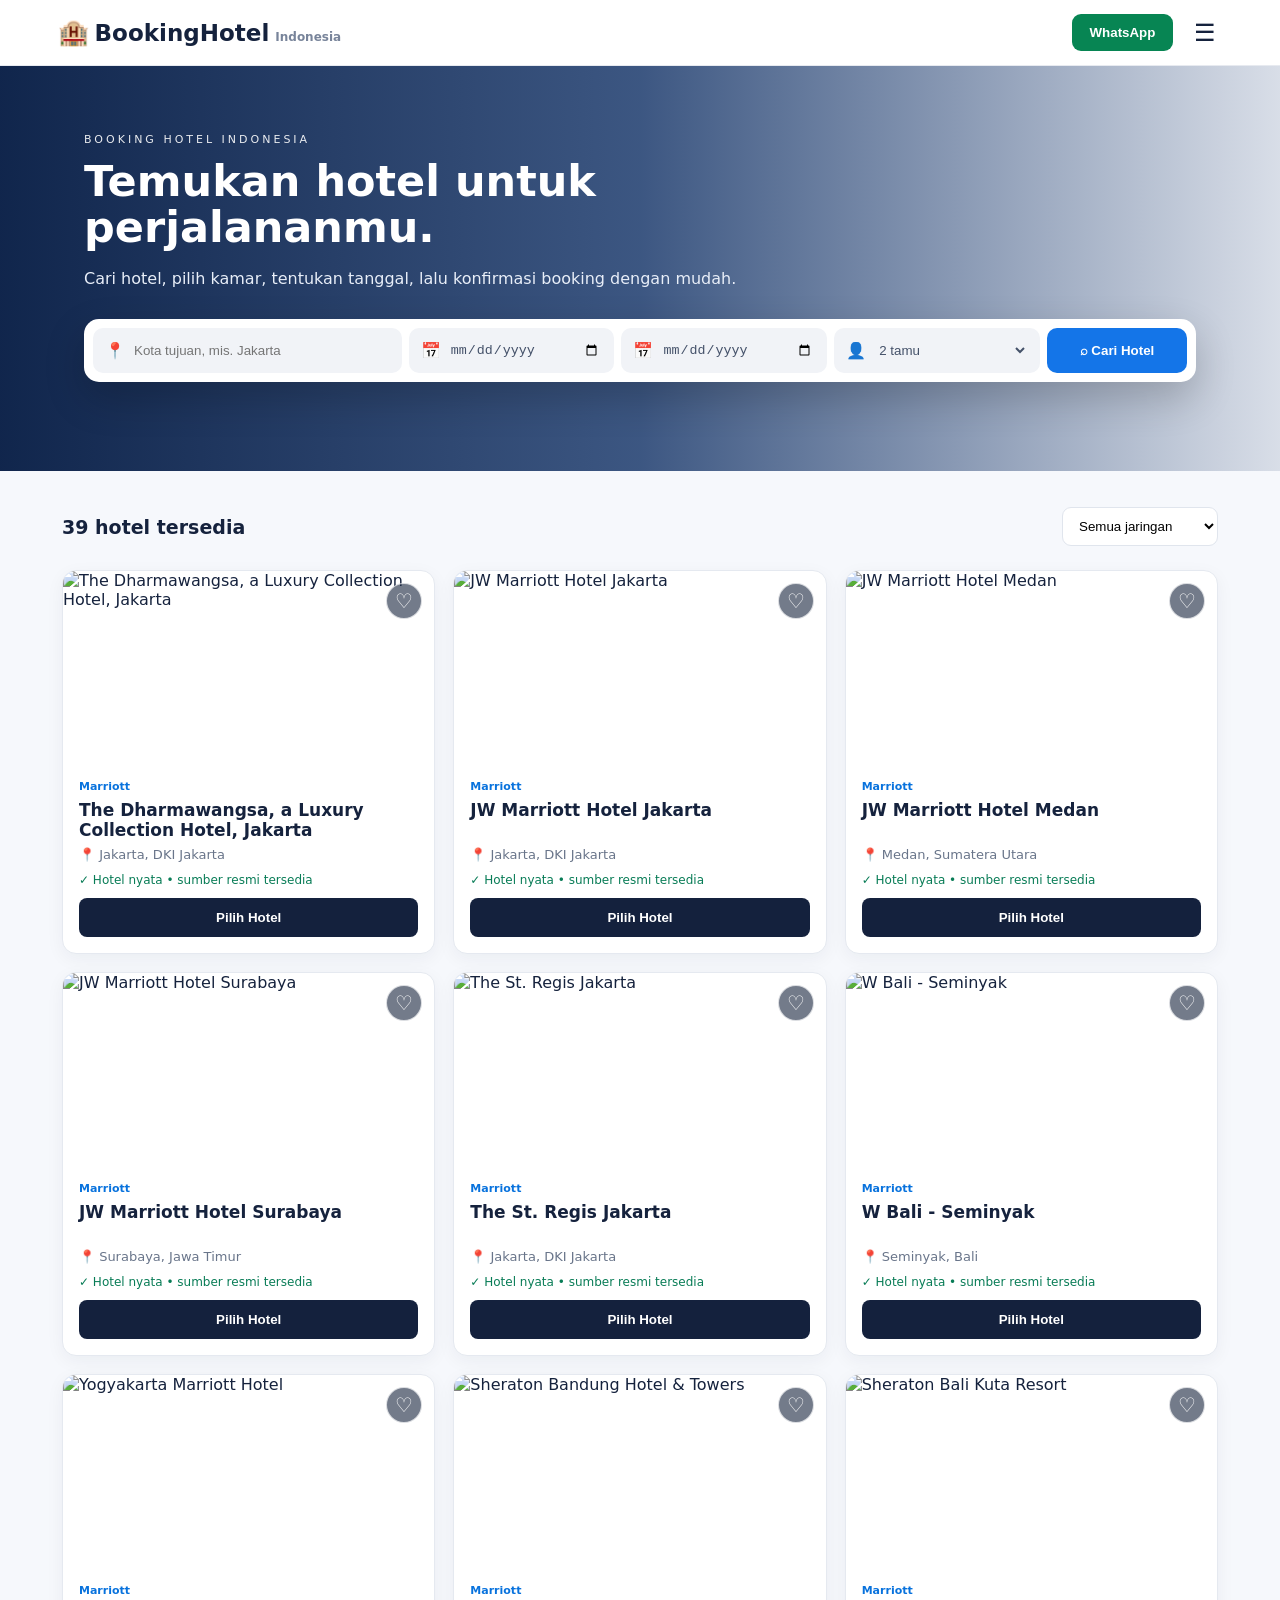
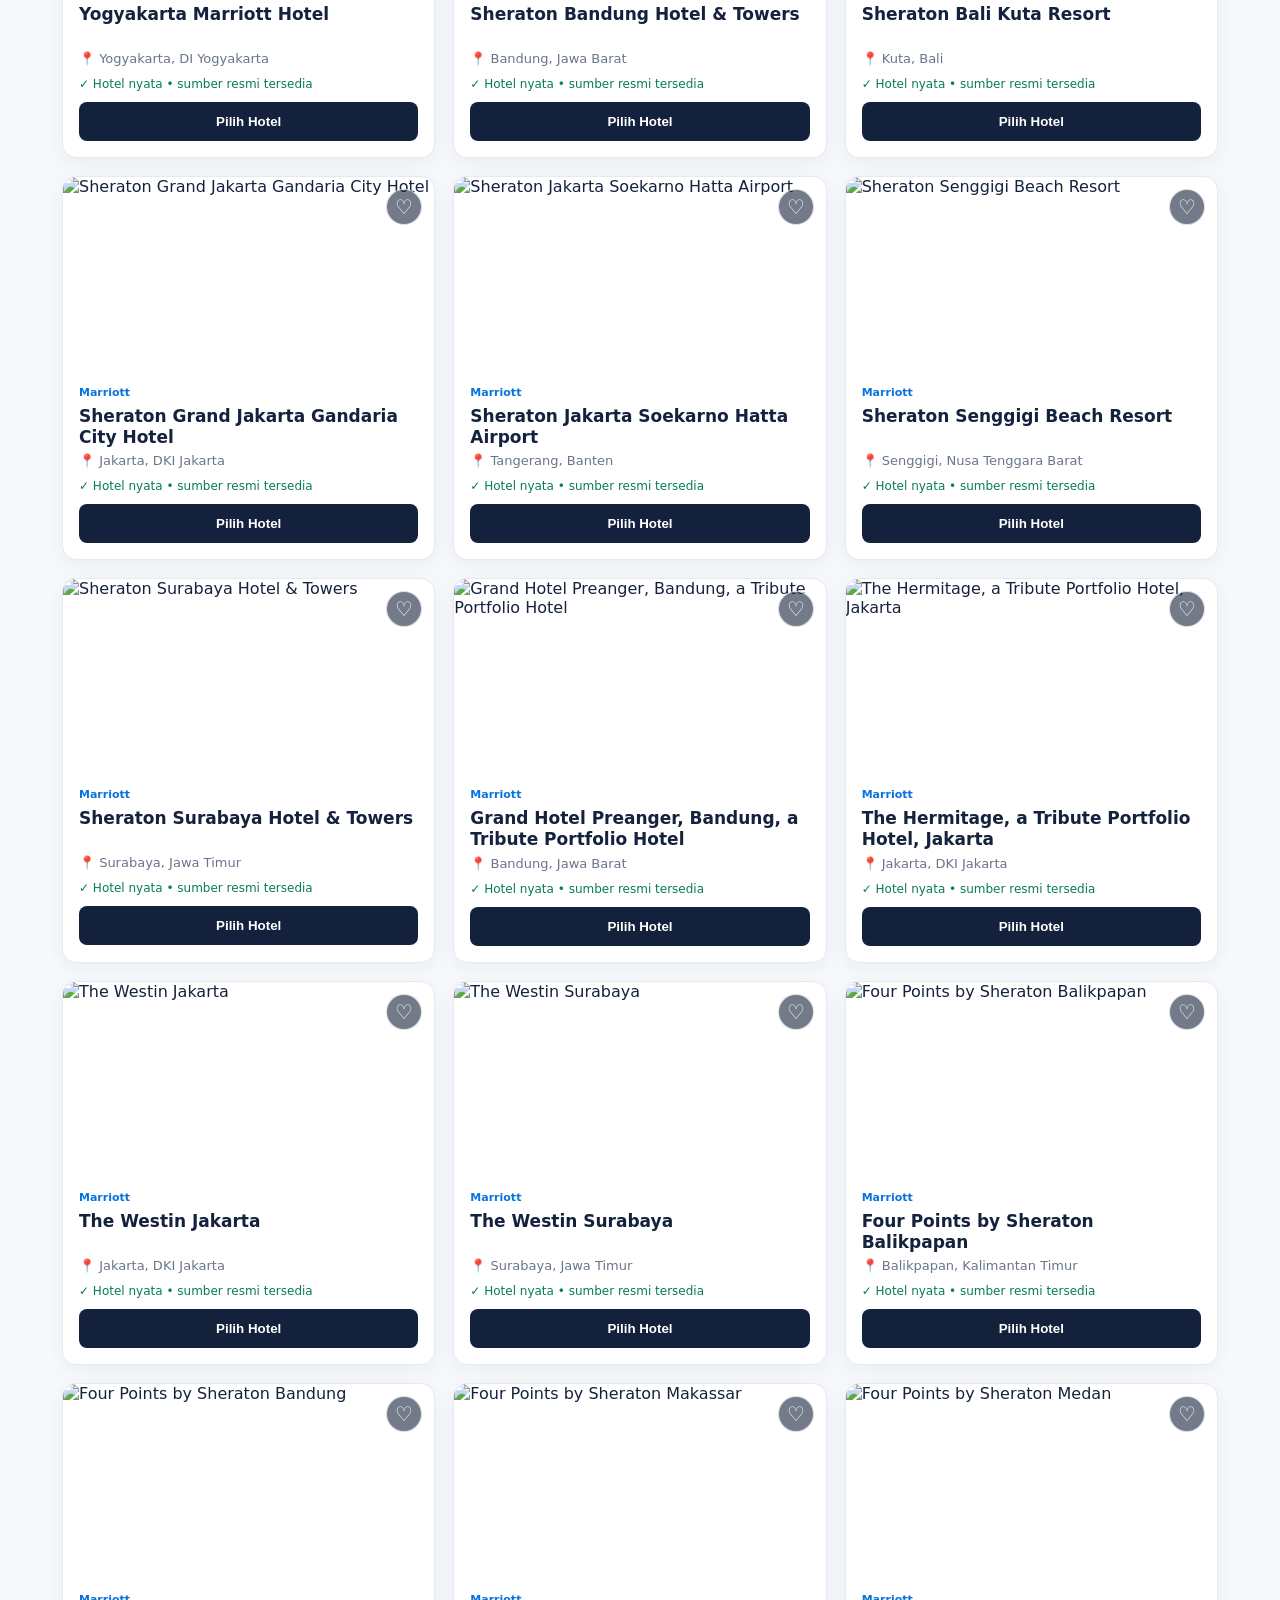
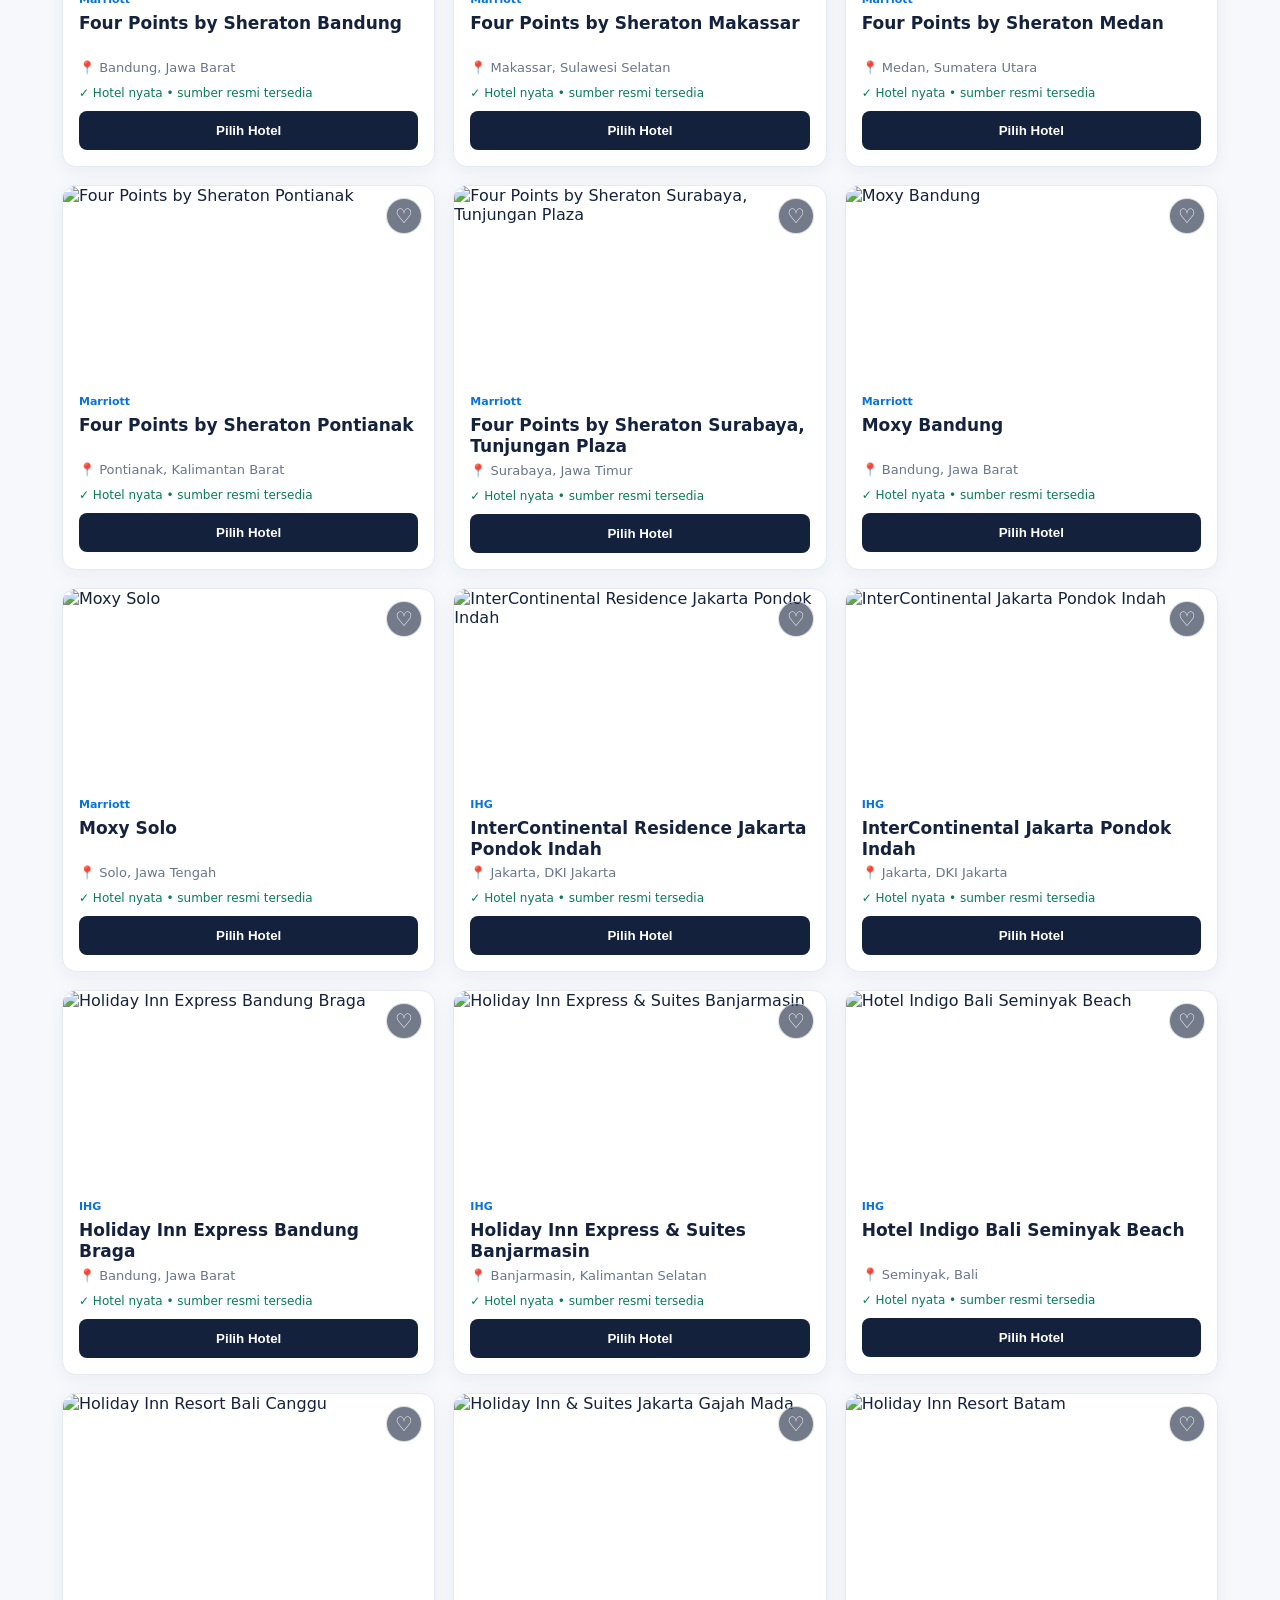
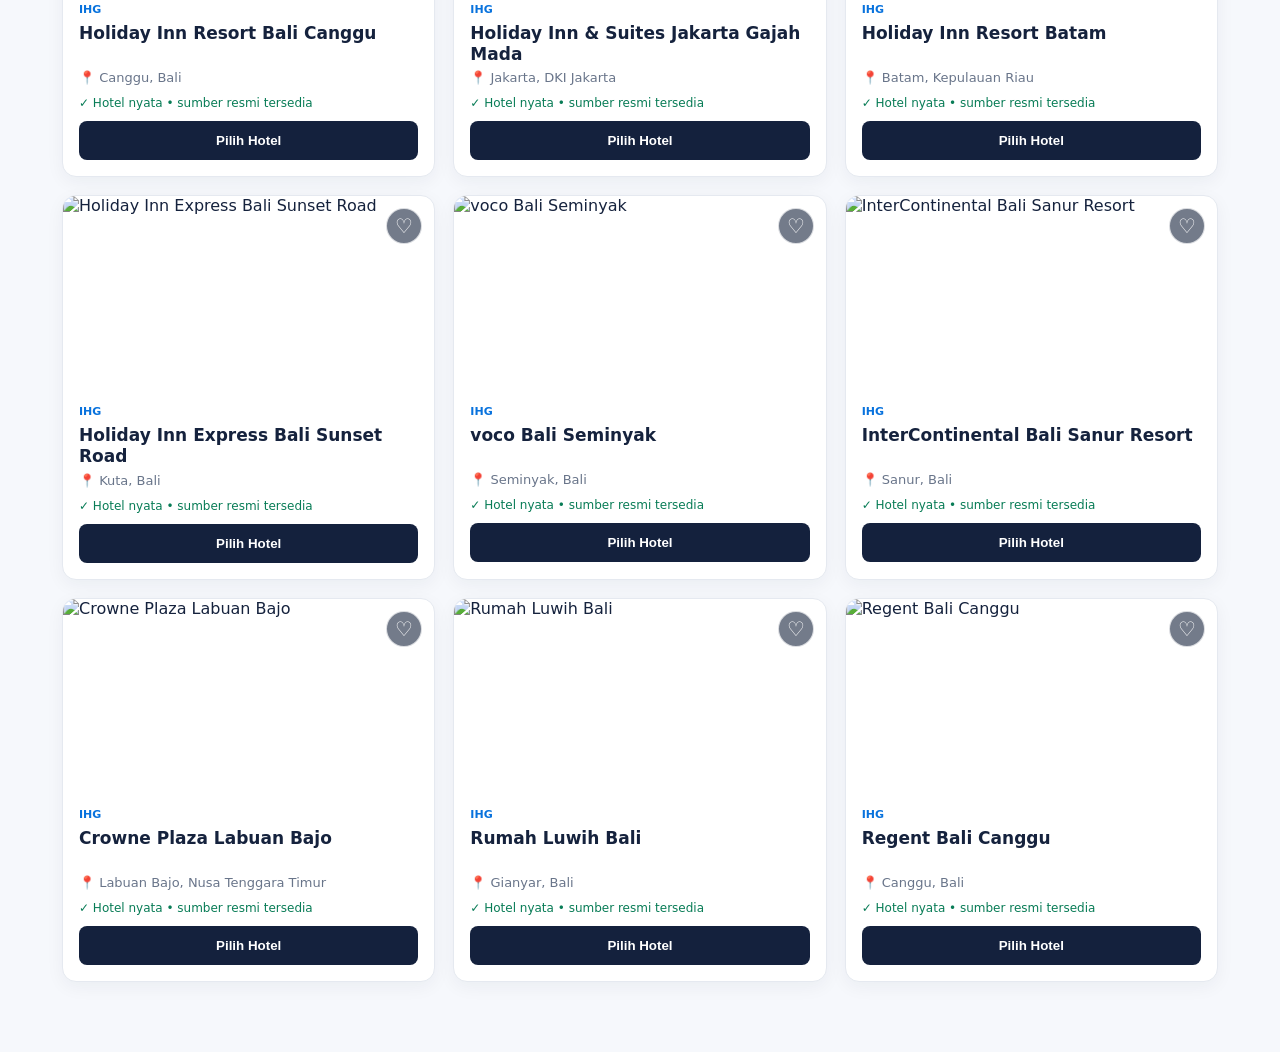
==== commit 879a34dd: "Add files via upload" ====
--- a/index.html
+++ b/index.html
@@ -2,39 +2,61 @@
 <html lang="id">
 <head>
 <meta charset="utf-8"><meta name="viewport" content="width=device-width,initial-scale=1">
-<title>Booking Hotel Indonesia</title><link rel="stylesheet" href="style.css">
+<title>BookingHotel Indonesia — Booking Hotel</title>
+<link rel="preconnect" href="https://images.unsplash.com">
+<link rel="stylesheet" href="style.css">
 </head>
 <body>
-<header class="top"><div class="brand">🏨 <span>BookingHotel</span><small> Indonesia</small></div>
-<a class="waTop" id="topWa">Konfirmasi WhatsApp</a></header>
+<header class="nav">
+  <a class="logo" href="#"><span>🏨</span><b>BookingHotel</b><small>Indonesia</small></a>
+  <div class="navActions"><button class="waTop" id="topWa">WhatsApp</button><button class="hamb">☰</button></div>
+</header>
 
-<section class="hero"><div class="heroInner">
-<p class="eyebrow">BOOKING HOTEL INDONESIA</p><h1>Temukan hotel untuk perjalananmu.</h1>
-<p class="sub">Cari hotel berdasarkan kota, tanggal, dan jumlah tamu. Data hotel yang ditampilkan berasal dari katalog hotel nyata.</p>
-<div class="search">
-<input id="city" placeholder="Kota tujuan, mis. Jakarta">
-<input id="checkin" type="date"><input id="checkout" type="date">
-<select id="guests"><option>1 tamu</option><option>2 tamu</option><option>3 tamu</option><option>4 tamu</option><option>5 tamu</option><option>6+ tamu</option></select>
-<button onclick="searchHotels()">Cari Hotel</button>
-</div></div></section>
+<section class="hero">
+ <div class="overlay"></div><div class="heroInner">
+  <div class="eyebrow">BOOKING HOTEL INDONESIA</div>
+  <h1>Temukan hotel untuk perjalananmu.</h1>
+  <p>Cari hotel, pilih kamar, tentukan tanggal, lalu konfirmasi booking dengan mudah.</p>
+  <div class="search">
+   <label>📍<input id="city" placeholder="Kota tujuan, mis. Jakarta"></label>
+   <label>📅<input id="checkin" type="date"></label>
+   <label>📅<input id="checkout" type="date"></label>
+   <label>👤<select id="guests"><option value="1">1 tamu</option><option value="2" selected>2 tamu</option><option value="3">3 tamu</option><option value="4">4 tamu</option><option value="5">5 tamu</option><option value="6">6+ tamu</option></select></label>
+   <button onclick="searchHotels()">⌕ Cari Hotel</button>
+  </div>
+ </div>
+</section>
 
 <main>
-<div class="toolbar"><div><b id="count">39</b> hotel tersedia</div>
-<select id="group" onchange="render()"><option value="">Semua jaringan</option><option>Marriott</option><option>IHG</option></select>
-</div>
-<div id="hotelGrid" class="grid"></div>
+ <div class="head"><h2><span id="count">39</span> hotel tersedia</h2><select id="group" onchange="render()"><option value="">Semua jaringan</option><option>Marriott</option><option>IHG</option></select></div>
+ <div id="grid" class="grid"></div>
 </main>
 
-<div class="modal" id="modal"><div class="sheet">
-<button class="close" onclick="closeModal()">×</button><h2 id="mName"></h2><p id="mLoc"></p>
-<div class="notice">💳 Pembayaran dilakukan ke rekening yang tertera di bawah. Harga/ketersediaan harus dikonfirmasi sebelum transfer.</div>
-<label>Nama pemesan<input id="bookName" placeholder="Nama lengkap"></label>
-<label>No. HP<input id="bookPhone" placeholder="08xxxxxxxxxx"></label>
-<label>Jumlah kamar<input id="rooms" type="number" min="1" value="1"></label>
-<label>Catatan<input id="note" placeholder="Permintaan khusus (opsional)"></label>
-<div class="pay"><b>Rekening pembayaran</b><br>OCBC NISP — <strong>940810293248</strong><br>a.n. <strong>Winda Sintia</strong></div>
-<button class="primary" onclick="confirmWA()">Konfirmasi Booking via WhatsApp</button>
-<p class="small">Jangan mengirim uang sebelum detail harga dan ketersediaan dikonfirmasi.</p>
-</div></div>
+<div class="modal" id="modal">
+ <div class="sheet">
+  <button class="x" onclick="closeModal()">×</button>
+  <div class="bookingTop"><img id="mImg"><div><span id="mGroup" class="tag"></span><h2 id="mName"></h2><p id="mLoc"></p></div></div>
+  <div class="notice">ℹ️ Harga dan ketersediaan kamar yang belum terhubung ke API akan dikonfirmasi melalui WhatsApp sebelum pembayaran.</div>
+  <div class="fields">
+   <label>Check-in<input id="bIn" type="date"></label><label>Check-out<input id="bOut" type="date"></label>
+   <label>Tamu<select id="bGuests"><option value="1">1</option><option value="2" selected>2</option><option value="3">3</option><option value="4">4</option><option value="5">5</option><option value="6">6+</option></select></label>
+   <label>Kamar<select id="room"></select></label>
+   <label>Jumlah kamar<input id="roomQty" type="number" min="1" value="1"></label>
+   <label>Nama pemesan<input id="name" placeholder="Nama lengkap"></label>
+   <label>No. WhatsApp<input id="phone" placeholder="08xxxxxxxxxx"></label>
+   <label class="full">Catatan<input id="note" placeholder="Permintaan khusus (opsional)"></label>
+  </div>
+  <div class="summary">
+   <div><span>Malam</span><b id="nights">0</b></div>
+   <div><span>Harga kamar/malam</span><b id="nightPrice">Konfirmasi</b></div>
+   <div><span>Total</span><strong id="total">Menunggu harga</strong></div>
+  </div>
+  <div class="payment"><b>💳 Pembayaran</b><br>OCBC NISP · <strong>940810293248</strong><br>a.n. <strong>Winda Sintia</strong></div>
+  <label class="proof">Bukti pembayaran (opsional, untuk panduan pelanggan)<input id="proof" type="file" accept="image/*,.pdf"><small>File tidak dikirim otomatis. Setelah WhatsApp terbuka, lampirkan bukti transfer di chat.</small></label>
+  <button class="confirm" onclick="confirmBooking()">Konfirmasi Booking via WhatsApp</button>
+  <p class="safe">Jangan transfer sebelum harga, kamar, dan ketersediaan dikonfirmasi.</p>
+ </div>
+</div>
 <script src="script.js"></script>
-</body></html>+</body>
+</html>
--- a/style.css
+++ b/style.css
@@ -0,0 +1 @@
+*{box-sizing:border-box}body{margin:0;background:#f6f8fc;color:#15223d;font-family:Inter,system-ui,-apple-system,Segoe UI,Arial,sans-serif}.nav{height:66px;background:#fff;border-bottom:1px solid #e7eaf0;padding:0 4.5%;display:flex;align-items:center;justify-content:space-between;position:sticky;top:0;z-index:10}.logo{color:#15223d;text-decoration:none;display:flex;align-items:baseline;gap:6px;font-size:23px}.logo span{font-size:25px}.logo small{font-size:12px;color:#78849a;font-weight:700}.navActions{display:flex;gap:15px;align-items:center}.waTop{border:0;background:#078553;color:#fff;padding:11px 18px;border-radius:9px;font-weight:850;cursor:pointer}.hamb{border:0;background:none;font-size:24px;color:#15223d}.hero{position:relative;min-height:405px;background:url("https://images.unsplash.com/photo-1600607687939-ce8a6c25118c?auto=format&fit=crop&w=2000&q=90") center/cover}.overlay{position:absolute;inset:0;background:linear-gradient(90deg,#071d45f5,#0a2b61c9,#0b285a20)}.heroInner{position:relative;max-width:1160px;margin:auto;padding:67px 24px 84px;color:#fff}.eyebrow{font-size:11px;letter-spacing:3px;opacity:.9}.hero h1{font-size:43px;max-width:780px;line-height:1.08;margin:12px 0}.hero p{max-width:680px;font-size:16px;line-height:1.5;color:#e8eef8}.search{background:#fff;padding:9px;border-radius:15px;display:grid;grid-template-columns:1.5fr 1fr 1fr 1fr 140px;gap:7px;margin-top:28px;box-shadow:0 16px 40px #0003}.search label{background:#f1f3f7;border-radius:10px;padding:0 12px;display:flex;align-items:center;gap:7px;color:#66738a}.search input,.search select{width:100%;border:0;outline:0;background:transparent;padding:14px 2px;color:#445169}.search button{border:0;border-radius:10px;background:#1475e8;color:#fff;font-weight:900;cursor:pointer}main{max-width:1200px;margin:auto;padding:29px 22px 70px}.head{display:flex;justify-content:space-between;align-items:center;margin-bottom:16px}.head h2{font-size:19px}.head select{padding:10px 28px 10px 12px;border:1px solid #e0e5ed;border-radius:9px;background:#fff}.grid{display:grid;grid-template-columns:repeat(3,1fr);gap:18px}.card{background:#fff;border:1px solid #e5e9f0;border-radius:14px;overflow:hidden;box-shadow:0 5px 18px #15223d0d}.pic{height:190px;position:relative}.pic img{width:100%;height:100%;object-fit:cover;display:block}.heart{position:absolute;right:12px;top:12px;border:1px solid #ffffffb8;background:#17243d99;color:#fff;border-radius:50%;width:36px;height:36px;font-size:20px}.body{padding:14px 16px 16px}.tag{font-size:11px;color:#0872dd;font-weight:900}.card h3{font-size:17px;line-height:1.22;min-height:41px;margin:6px 0}.loc{font-size:13px;color:#69758a}.verify{font-size:12px;color:#087c56;margin:11px 0}.pick{width:100%;padding:12px;border:0;border-radius:8px;background:#14213d;color:#fff;font-weight:900;cursor:pointer}.modal{display:none;position:fixed;inset:0;background:#0009;z-index:30;padding:18px;overflow:auto}.sheet{max-width:620px;margin:20px auto;background:#fff;border-radius:18px;overflow:hidden;position:relative}.x{position:absolute;right:13px;top:12px;width:38px;height:38px;border:0;border-radius:50%;background:#14213db8;color:#fff;font-size:28px;z-index:2}.bookingTop{display:flex;gap:16px;padding:18px;border-bottom:1px solid #edf0f4}.bookingTop img{width:145px;height:100px;object-fit:cover;border-radius:10px}.bookingTop h2{font-size:21px;margin:4px 35px 4px 0}.bookingTop p{margin:0;color:#6b7588;font-size:13px}.notice{margin:16px;padding:12px;background:#fff6dc;color:#765600;border-radius:10px;font-size:12px;line-height:1.45}.fields{display:grid;grid-template-columns:1fr 1fr;gap:10px;padding:0 16px}.fields label,.proof{font-size:12px;font-weight:800;color:#4a566c}.fields input,.fields select,.proof input{display:block;width:100%;margin-top:5px;border:1px solid #dce1e9;border-radius:8px;padding:11px;background:#fff}.full{grid-column:1/-1}.summary{margin:16px;padding:14px;background:#f3f6fb;border-radius:10px}.summary div{display:flex;justify-content:space-between;padding:5px 0;font-size:13px}.summary strong{font-size:20px}.payment{margin:16px;padding:14px;background:#edf8f3;border-radius:10px;line-height:1.55;color:#15503d}.payment strong{font-size:19px}.proof{display:block;margin:0 16px 14px}.proof small{display:block;color:#788399;font-weight:500;margin-top:5px}.confirm{margin:0 16px;width:calc(100% - 32px);padding:14px;border:0;border-radius:9px;background:#078553;color:#fff;font-weight:900}.safe{text-align:center;color:#8a4f00;font-size:10px;margin:9px 16px 18px}.empty{grid-column:1/-1;text-align:center;padding:50px;color:#748096}@media(max-width:850px){.grid{grid-template-columns:repeat(2,1fr)}.search{grid-template-columns:1fr 1fr}.search button{padding:14px}.hero h1{font-size:36px}}@media(max-width:560px){.logo{font-size:19px}.logo small{font-size:10px}.waTop{font-size:11px;padding:9px 11px}.hamb{display:none}.heroInner{padding:52px 18px 66px}.hero h1{font-size:31px}.hero p{font-size:14px}.search{grid-template-columns:1fr}.grid{grid-template-columns:1fr}.pic{height:205px}.fields{grid-template-columns:1fr}.full{grid-column:auto}.bookingTop img{width:105px;height:85px}}
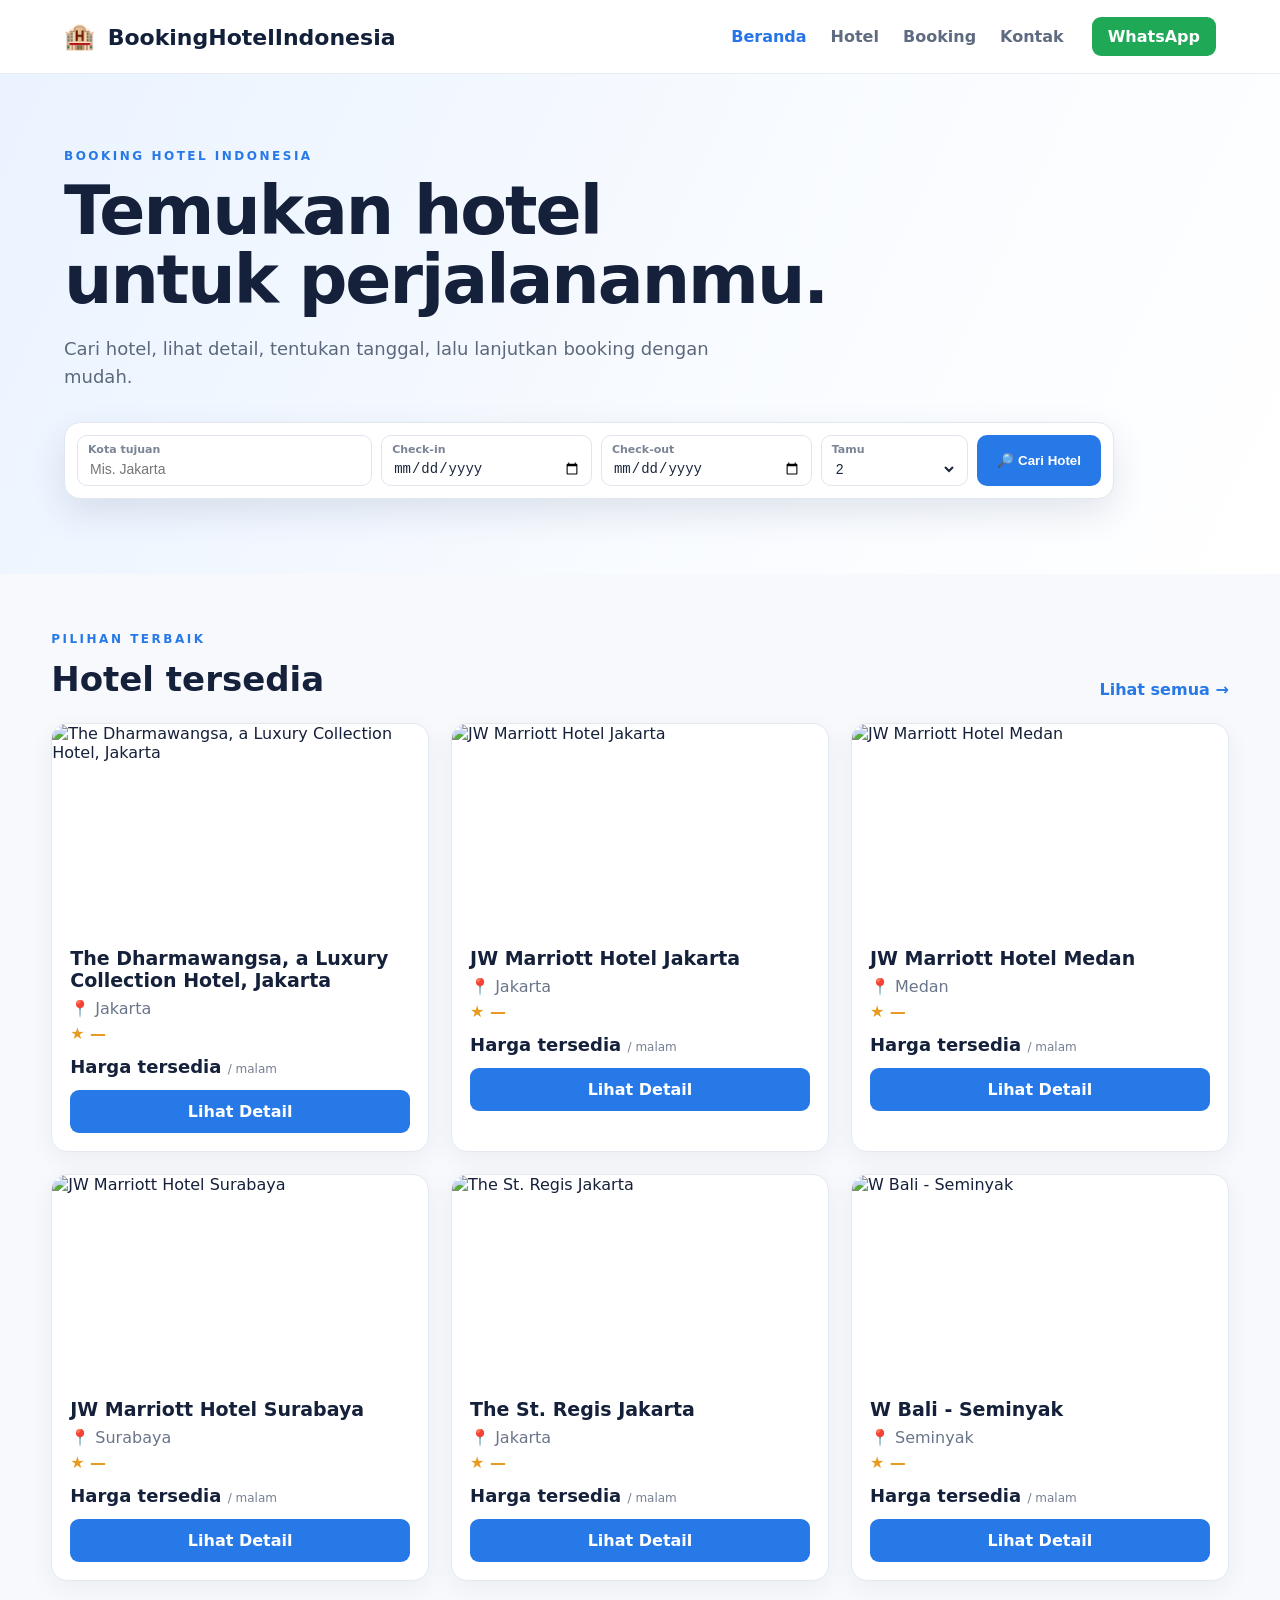
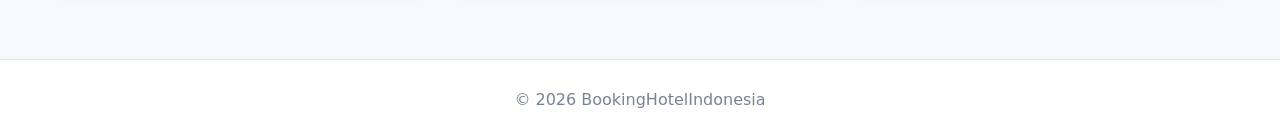
==== commit c29eeedc: "Add files via upload" ====
--- a/index.html
+++ b/index.html
@@ -1,62 +1,51 @@
 <!doctype html>
 <html lang="id">
 <head>
-<meta charset="utf-8"><meta name="viewport" content="width=device-width,initial-scale=1">
-<title>BookingHotel Indonesia — Booking Hotel</title>
-<link rel="preconnect" href="https://images.unsplash.com">
+<meta charset="utf-8">
+<meta name="viewport" content="width=device-width,initial-scale=1">
+<title>BookingHotelIndonesia</title>
 <link rel="stylesheet" href="style.css">
 </head>
 <body>
-<header class="nav">
-  <a class="logo" href="#"><span>🏨</span><b>BookingHotel</b><small>Indonesia</small></a>
-  <div class="navActions"><button class="waTop" id="topWa">WhatsApp</button><button class="hamb">☰</button></div>
+<header class="site-header">
+  <a class="brand" href="index.html"><span class="brand-icon">🏨</span> BookingHotelIndonesia</a>
+  <nav class="nav">
+    <a class="active" href="index.html">Beranda</a>
+    <a href="hotels.html">Hotel</a>
+    <a href="booking.html">Booking</a>
+    <a href="contact.html">Kontak</a>
+  </nav>
+  <a class="wa" href="https://wa.me/" target="_blank">WhatsApp</a>
+  <button class="menu-btn" aria-label="Menu">☰</button>
 </header>
 
+<main>
 <section class="hero">
- <div class="overlay"></div><div class="heroInner">
-  <div class="eyebrow">BOOKING HOTEL INDONESIA</div>
-  <h1>Temukan hotel untuk perjalananmu.</h1>
-  <p>Cari hotel, pilih kamar, tentukan tanggal, lalu konfirmasi booking dengan mudah.</p>
-  <div class="search">
-   <label>📍<input id="city" placeholder="Kota tujuan, mis. Jakarta"></label>
-   <label>📅<input id="checkin" type="date"></label>
-   <label>📅<input id="checkout" type="date"></label>
-   <label>👤<select id="guests"><option value="1">1 tamu</option><option value="2" selected>2 tamu</option><option value="3">3 tamu</option><option value="4">4 tamu</option><option value="5">5 tamu</option><option value="6">6+ tamu</option></select></label>
-   <button onclick="searchHotels()">⌕ Cari Hotel</button>
+  <div class="hero-content">
+    <div class="eyebrow">BOOKING HOTEL INDONESIA</div>
+    <h1>Temukan hotel<br>untuk perjalananmu.</h1>
+    <p class="lead">Cari hotel, lihat detail, tentukan tanggal, lalu lanjutkan booking dengan mudah.</p>
+
+    <form class="search-panel" id="homeSearch">
+      <div class="field large"><label>Kota tujuan</label><input id="homeCity" type="text" placeholder="Mis. Jakarta"></div>
+      <div class="field"><label>Check-in</label><input id="homeCheckin" type="date"></div>
+      <div class="field"><label>Check-out</label><input id="homeCheckout" type="date"></div>
+      <div class="field small"><label>Tamu</label><select id="homeGuests"><option>1</option><option selected>2</option><option>3</option><option>4</option><option>5</option><option>6+</option></select></div>
+      <button class="search-btn" type="submit">🔎 Cari Hotel</button>
+    </form>
   </div>
- </div>
 </section>
 
-<main>
- <div class="head"><h2><span id="count">39</span> hotel tersedia</h2><select id="group" onchange="render()"><option value="">Semua jaringan</option><option>Marriott</option><option>IHG</option></select></div>
- <div id="grid" class="grid"></div>
+<section class="section">
+  <div class="section-head">
+    <div><div class="eyebrow">PILIHAN TERBAIK</div><h2>Hotel tersedia</h2></div>
+    <a class="see-all" href="hotels.html">Lihat semua →</a>
+  </div>
+  <div id="featuredHotels" class="hotel-grid"></div>
+</section>
 </main>
 
-<div class="modal" id="modal">
- <div class="sheet">
-  <button class="x" onclick="closeModal()">×</button>
-  <div class="bookingTop"><img id="mImg"><div><span id="mGroup" class="tag"></span><h2 id="mName"></h2><p id="mLoc"></p></div></div>
-  <div class="notice">ℹ️ Harga dan ketersediaan kamar yang belum terhubung ke API akan dikonfirmasi melalui WhatsApp sebelum pembayaran.</div>
-  <div class="fields">
-   <label>Check-in<input id="bIn" type="date"></label><label>Check-out<input id="bOut" type="date"></label>
-   <label>Tamu<select id="bGuests"><option value="1">1</option><option value="2" selected>2</option><option value="3">3</option><option value="4">4</option><option value="5">5</option><option value="6">6+</option></select></label>
-   <label>Kamar<select id="room"></select></label>
-   <label>Jumlah kamar<input id="roomQty" type="number" min="1" value="1"></label>
-   <label>Nama pemesan<input id="name" placeholder="Nama lengkap"></label>
-   <label>No. WhatsApp<input id="phone" placeholder="08xxxxxxxxxx"></label>
-   <label class="full">Catatan<input id="note" placeholder="Permintaan khusus (opsional)"></label>
-  </div>
-  <div class="summary">
-   <div><span>Malam</span><b id="nights">0</b></div>
-   <div><span>Harga kamar/malam</span><b id="nightPrice">Konfirmasi</b></div>
-   <div><span>Total</span><strong id="total">Menunggu harga</strong></div>
-  </div>
-  <div class="payment"><b>💳 Pembayaran</b><br>OCBC NISP · <strong>940810293248</strong><br>a.n. <strong>Winda Sintia</strong></div>
-  <label class="proof">Bukti pembayaran (opsional, untuk panduan pelanggan)<input id="proof" type="file" accept="image/*,.pdf"><small>File tidak dikirim otomatis. Setelah WhatsApp terbuka, lampirkan bukti transfer di chat.</small></label>
-  <button class="confirm" onclick="confirmBooking()">Konfirmasi Booking via WhatsApp</button>
-  <p class="safe">Jangan transfer sebelum harga, kamar, dan ketersediaan dikonfirmasi.</p>
- </div>
-</div>
+<footer>© <span id="year"></span> BookingHotelIndonesia</footer>
 <script src="script.js"></script>
 </body>
-</html>+</html>
--- a/style.css
+++ b/style.css
@@ -1 +1 @@
-*{box-sizing:border-box}body{margin:0;background:#f6f8fc;color:#15223d;font-family:Inter,system-ui,-apple-system,Segoe UI,Arial,sans-serif}.nav{height:66px;background:#fff;border-bottom:1px solid #e7eaf0;padding:0 4.5%;display:flex;align-items:center;justify-content:space-between;position:sticky;top:0;z-index:10}.logo{color:#15223d;text-decoration:none;display:flex;align-items:baseline;gap:6px;font-size:23px}.logo span{font-size:25px}.logo small{font-size:12px;color:#78849a;font-weight:700}.navActions{display:flex;gap:15px;align-items:center}.waTop{border:0;background:#078553;color:#fff;padding:11px 18px;border-radius:9px;font-weight:850;cursor:pointer}.hamb{border:0;background:none;font-size:24px;color:#15223d}.hero{position:relative;min-height:405px;background:url("https://images.unsplash.com/photo-1600607687939-ce8a6c25118c?auto=format&fit=crop&w=2000&q=90") center/cover}.overlay{position:absolute;inset:0;background:linear-gradient(90deg,#071d45f5,#0a2b61c9,#0b285a20)}.heroInner{position:relative;max-width:1160px;margin:auto;padding:67px 24px 84px;color:#fff}.eyebrow{font-size:11px;letter-spacing:3px;opacity:.9}.hero h1{font-size:43px;max-width:780px;line-height:1.08;margin:12px 0}.hero p{max-width:680px;font-size:16px;line-height:1.5;color:#e8eef8}.search{background:#fff;padding:9px;border-radius:15px;display:grid;grid-template-columns:1.5fr 1fr 1fr 1fr 140px;gap:7px;margin-top:28px;box-shadow:0 16px 40px #0003}.search label{background:#f1f3f7;border-radius:10px;padding:0 12px;display:flex;align-items:center;gap:7px;color:#66738a}.search input,.search select{width:100%;border:0;outline:0;background:transparent;padding:14px 2px;color:#445169}.search button{border:0;border-radius:10px;background:#1475e8;color:#fff;font-weight:900;cursor:pointer}main{max-width:1200px;margin:auto;padding:29px 22px 70px}.head{display:flex;justify-content:space-between;align-items:center;margin-bottom:16px}.head h2{font-size:19px}.head select{padding:10px 28px 10px 12px;border:1px solid #e0e5ed;border-radius:9px;background:#fff}.grid{display:grid;grid-template-columns:repeat(3,1fr);gap:18px}.card{background:#fff;border:1px solid #e5e9f0;border-radius:14px;overflow:hidden;box-shadow:0 5px 18px #15223d0d}.pic{height:190px;position:relative}.pic img{width:100%;height:100%;object-fit:cover;display:block}.heart{position:absolute;right:12px;top:12px;border:1px solid #ffffffb8;background:#17243d99;color:#fff;border-radius:50%;width:36px;height:36px;font-size:20px}.body{padding:14px 16px 16px}.tag{font-size:11px;color:#0872dd;font-weight:900}.card h3{font-size:17px;line-height:1.22;min-height:41px;margin:6px 0}.loc{font-size:13px;color:#69758a}.verify{font-size:12px;color:#087c56;margin:11px 0}.pick{width:100%;padding:12px;border:0;border-radius:8px;background:#14213d;color:#fff;font-weight:900;cursor:pointer}.modal{display:none;position:fixed;inset:0;background:#0009;z-index:30;padding:18px;overflow:auto}.sheet{max-width:620px;margin:20px auto;background:#fff;border-radius:18px;overflow:hidden;position:relative}.x{position:absolute;right:13px;top:12px;width:38px;height:38px;border:0;border-radius:50%;background:#14213db8;color:#fff;font-size:28px;z-index:2}.bookingTop{display:flex;gap:16px;padding:18px;border-bottom:1px solid #edf0f4}.bookingTop img{width:145px;height:100px;object-fit:cover;border-radius:10px}.bookingTop h2{font-size:21px;margin:4px 35px 4px 0}.bookingTop p{margin:0;color:#6b7588;font-size:13px}.notice{margin:16px;padding:12px;background:#fff6dc;color:#765600;border-radius:10px;font-size:12px;line-height:1.45}.fields{display:grid;grid-template-columns:1fr 1fr;gap:10px;padding:0 16px}.fields label,.proof{font-size:12px;font-weight:800;color:#4a566c}.fields input,.fields select,.proof input{display:block;width:100%;margin-top:5px;border:1px solid #dce1e9;border-radius:8px;padding:11px;background:#fff}.full{grid-column:1/-1}.summary{margin:16px;padding:14px;background:#f3f6fb;border-radius:10px}.summary div{display:flex;justify-content:space-between;padding:5px 0;font-size:13px}.summary strong{font-size:20px}.payment{margin:16px;padding:14px;background:#edf8f3;border-radius:10px;line-height:1.55;color:#15503d}.payment strong{font-size:19px}.proof{display:block;margin:0 16px 14px}.proof small{display:block;color:#788399;font-weight:500;margin-top:5px}.confirm{margin:0 16px;width:calc(100% - 32px);padding:14px;border:0;border-radius:9px;background:#078553;color:#fff;font-weight:900}.safe{text-align:center;color:#8a4f00;font-size:10px;margin:9px 16px 18px}.empty{grid-column:1/-1;text-align:center;padding:50px;color:#748096}@media(max-width:850px){.grid{grid-template-columns:repeat(2,1fr)}.search{grid-template-columns:1fr 1fr}.search button{padding:14px}.hero h1{font-size:36px}}@media(max-width:560px){.logo{font-size:19px}.logo small{font-size:10px}.waTop{font-size:11px;padding:9px 11px}.hamb{display:none}.heroInner{padding:52px 18px 66px}.hero h1{font-size:31px}.hero p{font-size:14px}.search{grid-template-columns:1fr}.grid{grid-template-columns:1fr}.pic{height:205px}.fields{grid-template-columns:1fr}.full{grid-column:auto}.bookingTop img{width:105px;height:85px}}
+*{box-sizing:border-box}html{scroll-behavior:smooth}body{margin:0;font-family:Inter,system-ui,-apple-system,BlinkMacSystemFont,"Segoe UI",Arial,sans-serif;color:#15203a;background:#f7f9fc}.site-header{height:74px;background:#fff;border-bottom:1px solid #e8edf4;display:flex;align-items:center;gap:28px;padding:0 5%;position:sticky;top:0;z-index:20}.brand{font-size:22px;font-weight:850;color:#13203a;text-decoration:none;white-space:nowrap}.brand-icon{font-size:25px;margin-right:5px}.nav{display:flex;gap:24px;margin-left:auto}.nav a{color:#5f6b80;text-decoration:none;font-weight:650}.nav a:hover,.nav a.active{color:#2675e8}.wa{background:#1fa855;color:#fff;text-decoration:none;padding:10px 16px;border-radius:9px;font-weight:750}.menu-btn{display:none;border:1px solid #dbe2ec;background:#fff;border-radius:8px;padding:9px 11px;font-size:18px}.hero{background:linear-gradient(115deg,#eaf3ff 0%,#f8fbff 55%,#fff 100%);min-height:500px;display:flex;align-items:center}.hero-content{width:min(1180px,90%);margin:auto;padding:65px 0}.eyebrow{color:#2879e8;font-size:12px;font-weight:850;letter-spacing:2.5px;margin-bottom:13px}.hero h1{font-size:clamp(42px,6vw,68px);line-height:1.02;margin:0 0 20px;letter-spacing:-2px}.lead{font-size:18px;color:#5c687c;max-width:650px;line-height:1.6;margin:0 0 30px}.search-panel{background:#fff;border:1px solid #e1e7ef;border-radius:16px;padding:12px;display:grid;grid-template-columns:1.4fr 1fr 1fr .7fr auto;gap:9px;box-shadow:0 14px 35px rgba(30,60,100,.12);max-width:1050px}.field{display:flex;flex-direction:column;justify-content:center;border:1px solid #e0e5ed;border-radius:10px;padding:7px 10px;background:#fff}.field label{font-size:11px;color:#7a8494;font-weight:700;margin-bottom:4px}.field input,.field select{border:0;outline:0;font-size:14px;color:#1b263b;background:transparent;width:100%}.search-btn,.primary{border:0;background:#2879e8;color:#fff;border-radius:10px;font-weight:750;padding:0 20px;cursor:pointer}.section,.page{width:min(1180px,92%);margin:auto;padding:58px 0}.section-head{display:flex;align-items:end;justify-content:space-between;margin-bottom:24px}.section h2,.page h1{font-size:34px;margin:0}.see-all{color:#2879e8;text-decoration:none;font-weight:700}.hotel-grid{display:grid;grid-template-columns:repeat(3,1fr);gap:22px}.hotel-card{background:#fff;border:1px solid #e4e9f0;border-radius:16px;overflow:hidden;box-shadow:0 7px 24px rgba(26,48,80,.06);transition:.2s}.hotel-card:hover{transform:translateY(-3px);box-shadow:0 12px 30px rgba(26,48,80,.11)}.hotel-card img{width:100%;height:205px;object-fit:cover;display:block}.hotel-body{padding:18px}.hotel-body h3{font-size:19px;margin:0 0 8px}.hotel-body p{color:#697589;margin:6px 0}.rating{font-weight:750!important;color:#e79b22!important}.price{font-size:18px;font-weight:800;margin:13px 0}.price small{font-size:12px;font-weight:500;color:#758095}.btn,.primary{display:inline-flex;align-items:center;justify-content:center;text-decoration:none}.hotel-body .btn{width:100%;background:#2879e8;color:#fff;border-radius:9px;padding:12px;font-weight:750}.page-title{padding:20px 0 28px}.page-title p{color:#6b778a}.toolbar{background:#fff;border:1px solid #e2e7ee;border-radius:14px;padding:12px;display:flex;gap:10px;margin-bottom:18px}.toolbar input,.toolbar select,.form-card input{width:100%;border:1px solid #dce2ea;border-radius:9px;padding:13px;font-size:15px;outline:none;background:#fff}.toolbar input{flex:2}.toolbar select{flex:1}.muted{color:#6d788b;margin:0 0 18px}.detail-card{background:#fff;border:1px solid #e2e7ee;border-radius:18px;overflow:hidden}.detail-card>img{width:100%;height:410px;object-fit:cover}.detail-body{padding:30px}.detail-body h1{font-size:40px;margin:0 0 10px}.detail-meta{display:flex;gap:18px;color:#697589;margin:12px 0 22px}.booking-layout{display:grid;grid-template-columns:1fr 1fr;gap:24px}.summary-card,.form-card,.contact-card{background:#fff;border:1px solid #e2e7ee;border-radius:16px;padding:24px}.summary-card img{width:100%;height:230px;object-fit:cover;border-radius:11px}.summary-card h2{margin:17px 0 7px}.form-card label{display:block;font-weight:700;margin-bottom:15px}.form-card input{display:block;margin-top:7px}.form-card .primary{width:100%;height:48px}.success{margin-top:16px;padding:14px;border-radius:10px;background:#eaf8ee;color:#216b36;line-height:1.6}.error{padding:16px;background:#fff0f0;border-radius:10px;color:#a92525}.contact-grid{display:grid;grid-template-columns:repeat(3,1fr);gap:20px}.contact-icon{font-size:28px}.contact-card h3{margin:12px 0 8px}.contact-card p{color:#687487;line-height:1.5}.contact-card a{color:#2879e8;text-decoration:none;font-weight:700}footer{text-align:center;padding:30px;background:#fff;border-top:1px solid #e5eaf1;color:#788396;margin-top:20px}@media(max-width:850px){.site-header{height:auto;min-height:68px;flex-wrap:wrap;padding:12px 4%;gap:10px}.nav{order:3;width:100%;display:none;gap:15px;overflow:auto;padding:6px 0}.nav.open{display:flex}.wa{margin-left:auto}.menu-btn{display:block}.hero-content{padding:55px 0}.search-panel{grid-template-columns:1fr 1fr}.search-btn{min-height:48px}.hotel-grid,.contact-grid{grid-template-columns:1fr 1fr}.booking-layout{grid-template-columns:1fr}}@media(max-width:560px){.brand{font-size:18px}.wa{font-size:13px;padding:9px 11px}.hero h1{font-size:43px}.search-panel{grid-template-columns:1fr}.hotel-grid,.contact-grid{grid-template-columns:1fr}.section h2,.page h1{font-size:29px}.detail-card>img{height:260px}.detail-body h1{font-size:30px}.toolbar{flex-direction:column}}
